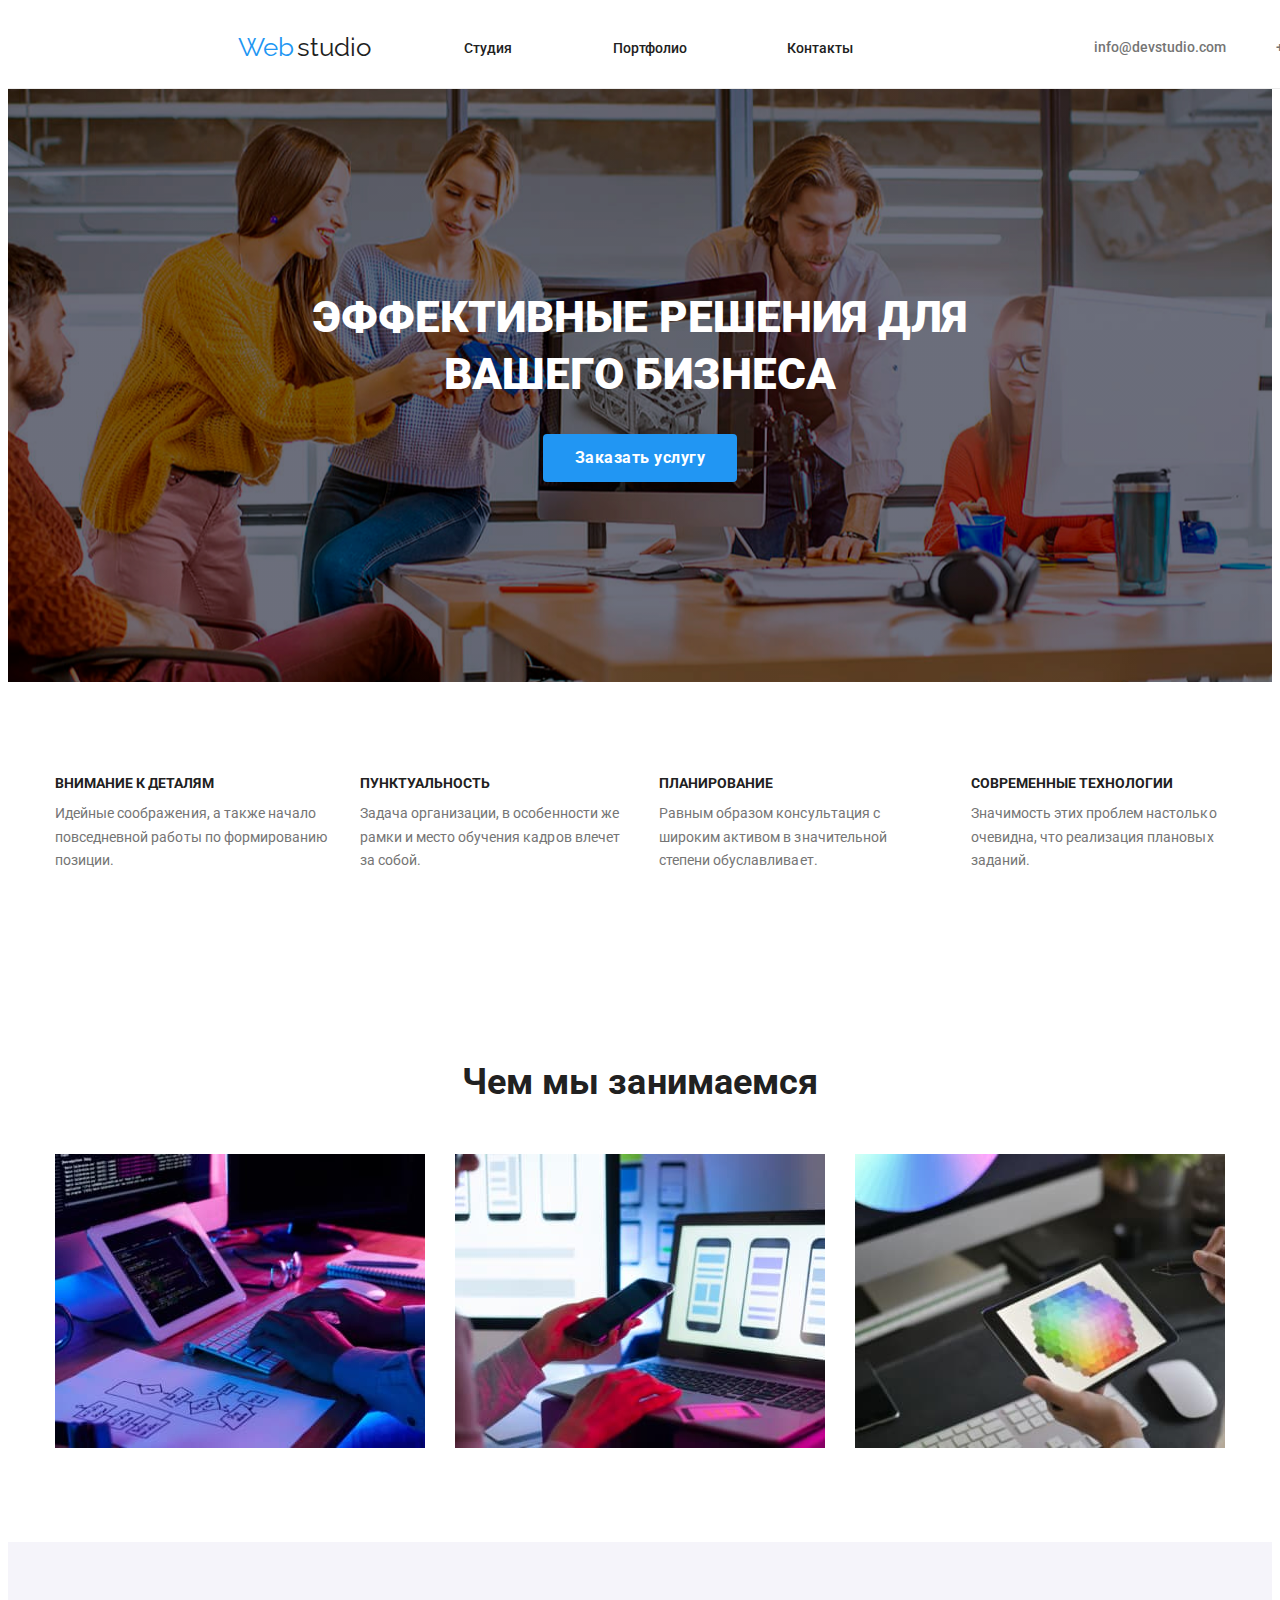
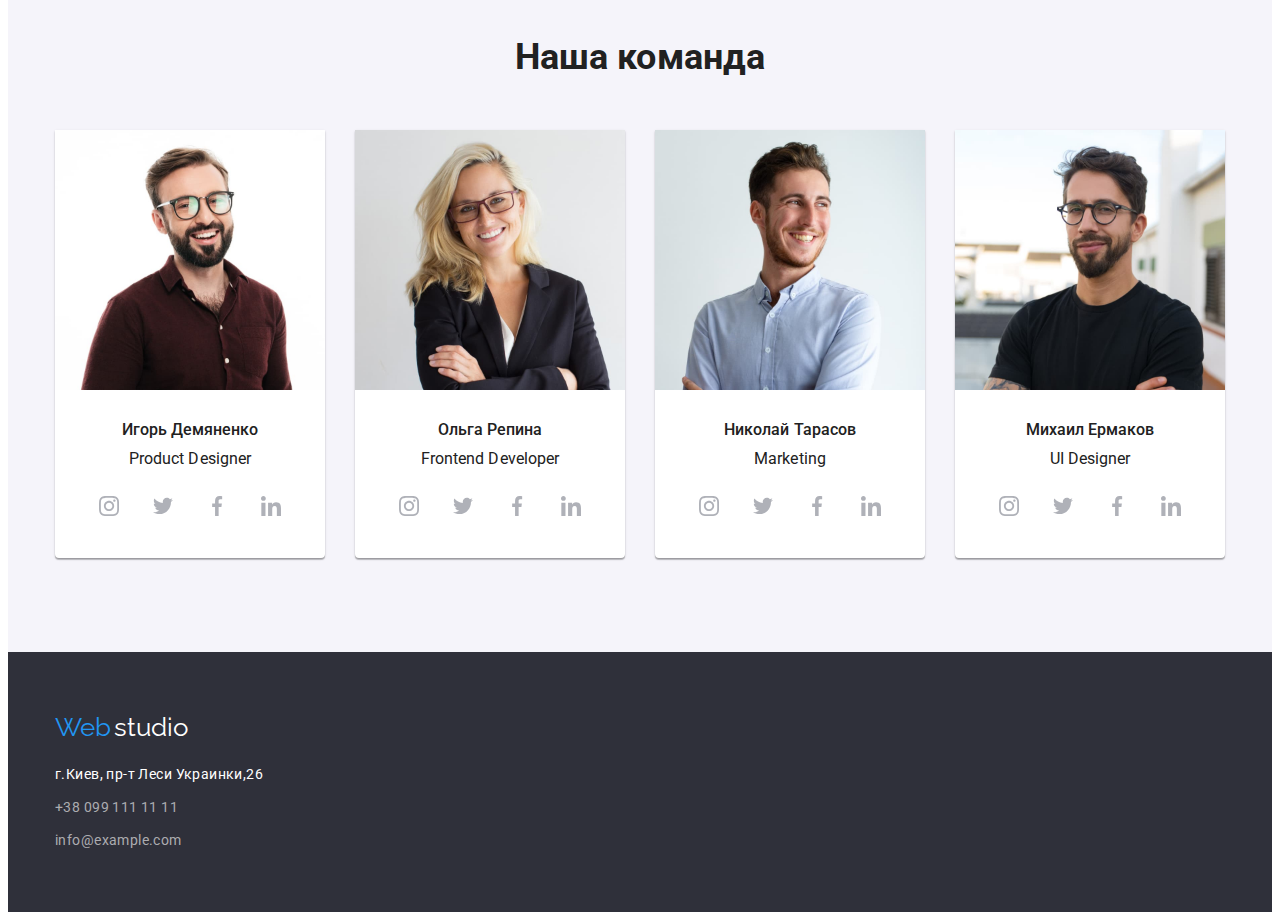
==== index.html @ d18b7ac4 "icons" ====
<!DOCTYPE html>
<html lang="ru">

<head>
    <meta charset="UTF-8">
    <meta http-equiv="X-UA-Compatible" content="IE=edge">
    <meta name="viewport" content="width=device-width, initial-scale=1.0">
    <title>Web studio</title>
    <link rel="stylesheet" href="https://cdnjs.cloudflare.com/ajax/libs/modern-normalize/1.1.0/modern-normalize.min.css"
        integrity="sha512-wpPYUAdjBVSE4KJnH1VR1HeZfpl1ub8YT/NKx4PuQ5NmX2tKuGu6U/JRp5y+Y8XG2tV+wKQpNHVUX03MfMFn9Q=="
        crossorigin="anonymous" referrerpolicy="no-referrer" />
    <link
        href="https://fonts.googleapis.com/css2?family=Raleway:wght@700&family=Roboto:wght@400;500;700;900&display=swap"
        rel="stylesheet">
    <link rel="stylesheet" href="./css/styles.css">
</head>

<body>
    <!-- Шапка Страницы -->
    <header class="header">
        <div class="header-container container">

            <!-- Навигация сайта -->
            <nav class="nav">
                <a href="/" class="link logo-flex"> <span class="logoweb">Web</span> <span class="logo">studio</span>
                </a>
                <ul class="header-list ul-li">
                    <li class="contact"> <a href="./index.html" class="header-item link">Студия</a></li>
                    <li class="contact"> <a href="./portfolio.html" class="header-item link">Портфолио</a></li>
                    <li class="contact"> <a href="/" class="header-item link">Контакты</a></li>
                </ul>
            </nav>

            <!-- Контакты -->
            <ul class="header-contacts ul-li">
                <li class="contact"><a class="header-contact link" href="mailto:info@devstudio.com "
                        title="info@devstudio.com">
                        info@devstudio.com
                    </a></li>
                <li class="contact"><a class="header-contact link" href="tel:+380961111111">+38 096 111 11 11</a></li>
            </ul>


        </div>
    </header>

    <!-- Основной материал -->
    <main class="main">

        <section class="main-first-section section">
            <h1 class="chief-title">Эффективные решения для вашего бизнеса</h1>
            <button type="button" class="main-button">Заказать услугу</button>
        </section>

        <section class="main-second-section section">

            <div class="container">
                <ul class="main-second-list ul-li">
                    <li class="main-second-item">
                        <h2 class="main-second-title">Внимание к деталям</h2>
                        <p class="main-second-text">Идейные соображения, а также начало повседневной работы по
                            формированию позиции.</p>
                    </li>
                    <li class="main-second-item">
                        <h2 class="main-second-title">Пунктуальность</h2>
                        <p class="main-second-text">Задача организации, в особенности же рамки и место обучения кадров
                            влечет за собой.</p>
                    </li>
                    <li class="main-second-item">
                        <h2 class="main-second-title">Планирование</h2>
                        <p class="main-second-text">Равным образом консультация с широким активом в значительной степени
                            обуславливает.
                        </p>
                    </li>
                    <li class="main-second-item">
                        <h2 class="main-second-title">Современные технологии</h2>
                        <p class="main-second-text">Значимость этих проблем настолько очевидна, что реализация плановых
                            заданий.
                        </p>
                    </li>
                </ul>
            </div>

        </section>

        <!-- -----------------------Секция чем мы занимаемся------------------------ -->

        <section class="main-third-section section">

            <div class="container">

                <h2 class="main-third-title">Чем мы занимаемся</h2>

                <div class="third-card">
                    <ul class="main-third-list ul-li">
                        <li class="main-third-item">
                            <article>
                                <div>
                                    <img src="./images/keyboard.jpg" alt="keyboard" width="370">
                                </div>
                            </article>
                        </li>
                        <li class="main-third-item">
                            <article>
                                <div>
                                    <img src="./images/phone.jpg" alt="phone" width="370">
                                </div>
                            </article>
                        </li>
                        <li class="main-third-item">
                            <article>
                                <div>
                                    <img src="./images/screen.jpg" alt="screen" width="370">
                                </div>
                            </article>
                        </li>
                    </ul>
                </div>
            </div>

        </section>

        <!-- -----------------------Секция наша команда -------------->

        <section class="team-section section">
            <div class="container">

                <h2 class="team">Наша команда</h2>

                <div class="card-list">
                    <ul class="team-list ul-li">
                        <li class="team-item">
                            <article class="card">
                                <div class="">
                                    <img src="./images/product.jpg" alt="Игорь Демяненко" width="270">
                                </div>
                                <div class="card-content">
                                    <h3 class="team-title">Игорь Демяненко</h3>
                                    <p class="team-text" lang="en">Product Designer</p>
                                    <ul class="card-social-list ul-li">
                                        <li class="card-social-item">
                                            <a href="" class="card-social-link">
                                                <svg class="card-social-icon" 
                                                    width="20px" 
                                                    height="20px" > 
                                                    <use href="./images/icons.svg#icon-instagram-2" >

                                                    </use>
                                                </svg> 

                                            </a>

                                        </li>
                                        <li class="card-social-item">
                                            <a href="" class="card-social-link">
                                                <svg class="card-social-icon" 
                                                    width="20px" 
                                                    height="20px" > 
                                                    <use href="./images/icons.svg#icon-twitter" >

                                                    </use>
                                                </svg> 

                                            </a>

                                        </li>
                                        <li class="card-social-item">
                                            <a href="" class="card-social-link">
                                                <svg class="card-social-icon" 
                                                    width="20px" 
                                                    height="20px" > 
                                                    <use href="./images/icons.svg#icon-facebook" >

                                                    </use>
                                                </svg> 

                                            </a>

                                        </li>
                                        <li class="card-social-item">
                                            <a href="" class="card-social-link">
                                                <svg class="card-social-icon" 
                                                    width="20" 
                                                    height="20px"  > 
                                                    <use href="./images/icons.svg#icon-linkedin" >

                                                    </use>
                                                </svg> 

                                            </a>

                                        </li>

                                    </ul>
                                </div>
                            </article>
                        </li>

                        <li class="team-item">
                            <article class="card">
                                <div>
                                    <img src="./images/developer.jpg" alt="Ольга Репина" width="270">
                                </div>
                                <div class="card-content">
                                    <h3 class="team-title">Ольга Репина</h3>
                                    <p class="team-text" lang="en">Frontend Developer</p>
                                                                        <ul class="card-social-list ul-li">
                                        <li class="card-social-item">
                                            <a href="" class="card-social-link">
                                                <svg class="card-social-icon" 
                                                    width="20px" 
                                                    height="20px" > 
                                                    <use href="./images/icons.svg#icon-instagram-2" >

                                                    </use>
                                                </svg> 

                                            </a>

                                        </li>
                                        <li class="card-social-item">
                                            <a href="" class="card-social-link">
                                                <svg class="card-social-icon" 
                                                    width="20px" 
                                                    height="20px" > 
                                                    <use href="./images/icons.svg#icon-twitter" >

                                                    </use>
                                                </svg> 

                                            </a>

                                        </li>
                                        <li class="card-social-item">
                                            <a href="" class="card-social-link">
                                                <svg class="card-social-icon" 
                                                    width="20px" 
                                                    height="20px" > 
                                                    <use href="./images/icons.svg#icon-facebook" >

                                                    </use>
                                                </svg> 

                                            </a>

                                        </li>
                                        <li class="card-social-item">
                                            <a href="" class="card-social-link">
                                                <svg class="card-social-icon" 
                                                    width="20" 
                                                    height="20px"  > 
                                                    <use href="./images/icons.svg#icon-linkedin" >

                                                    </use>
                                                </svg> 

                                            </a>

                                        </li>

                                    </ul>
                                </div>
                            </article>
                        </li>

                        <li class="team-item">
                            <article class="card">
                                <div>
                                    <img src="./images/marketing.jpg" alt="Николай Тарасов" width="270">
                                </div>
                                <div class="card-content">
                                    <h3 class="team-title">Николай Тарасов</h3>
                                    <p class="team-text" lang="en">Marketing</p>
                                                                        <ul class="card-social-list ul-li">
                                        <li class="card-social-item">
                                            <a href="" class="card-social-link">
                                                <svg class="card-social-icon" 
                                                    width="20px" 
                                                    height="20px" > 
                                                    <use href="./images/icons.svg#icon-instagram-2" >

                                                    </use>
                                                </svg> 

                                            </a>

                                        </li>
                                        <li class="card-social-item">
                                            <a href="" class="card-social-link">
                                                <svg class="card-social-icon" 
                                                    width="20px" 
                                                    height="20px" > 
                                                    <use href="./images/icons.svg#icon-twitter" >

                                                    </use>
                                                </svg> 

                                            </a>

                                        </li>
                                        <li class="card-social-item">
                                            <a href="" class="card-social-link">
                                                <svg class="card-social-icon" 
                                                    width="20px" 
                                                    height="20px" > 
                                                    <use href="./images/icons.svg#icon-facebook" >

                                                    </use>
                                                </svg> 

                                            </a>

                                        </li>
                                        <li class="card-social-item">
                                            <a href="" class="card-social-link">
                                                <svg class="card-social-icon" 
                                                    width="20" 
                                                    height="20px"  > 
                                                    <use href="./images/icons.svg#icon-linkedin" >

                                                    </use>
                                                </svg> 

                                            </a>

                                        </li>

                                    </ul>
                                </div>
                            </article>
                        </li>

                        <li class="team-item">
                            <article class="card">
                                <div>
                                    <img src="./images/designer.jpg" alt="Михаил Ермаков" width="270">
                                </div>
                                <div class="card-content">
                                    <h3 class="team-title">Михаил Ермаков</h3>
                                    <p class="team-text" lang="en">UI Designer</p>
                                                                        <ul class="card-social-list ul-li">
                                        <li class="card-social-item">
                                            <a href="" class="card-social-link">
                                                <svg class="card-social-icon" 
                                                    width="20px" 
                                                    height="20px" > 
                                                    <use href="./images/icons.svg#icon-instagram-2" >

                                                    </use>
                                                </svg> 

                                            </a>

                                        </li>
                                        <li class="card-social-item">
                                            <a href="" class="card-social-link">
                                                <svg class="card-social-icon" 
                                                    width="20px" 
                                                    height="20px" > 
                                                    <use href="./images/icons.svg#icon-twitter" >

                                                    </use>
                                                </svg> 

                                            </a>

                                        </li>
                                        <li class="card-social-item">
                                            <a href="" class="card-social-link">
                                                <svg class="card-social-icon" 
                                                    width="20px" 
                                                    height="20px" > 
                                                    <use href="./images/icons.svg#icon-facebook" >

                                                    </use>
                                                </svg> 

                                            </a>

                                        </li>
                                        <li class="card-social-item">
                                            <a href="" class="card-social-link">
                                                <svg class="card-social-icon" 
                                                    width="20" 
                                                    height="20px"  > 
                                                    <use href="./images/icons.svg#icon-linkedin" >

                                                    </use>
                                                </svg> 

                                            </a>

                                        </li>

                                    </ul>
                                </div>
                            </article>
                        </li>
                    </ul>
                </div>
            </div>
        </section>

    </main>
    <!-- footer -->
    <footer class="footer">
        <div class="container">

            <a href="/" class="logo-footer link"> <span class="logoweb">Web</span> <span
                    class="footer-logo">studio</span>
            </a>

            <address class="address-section">
                <ul class="footer-list ul-li">
                    <li class="footer-item"><a href="/" class="footer-contact adress link"> г.Киев, пр-т Леси
                            Украинки,26 </a></li>
                    <li class="footer-item"><a href="tel:+380991111111" class="footer-contact link">+38 099 111 11
                            11</a></li>
                    <li class="footer-item"><a href="mailto:info@example.com" title="info@example.com"
                            class="footer-contact link">info@example.com</a></li>
                </ul>
            </address>
        </div>
    </footer>
</body>

</html>
---- css/styles.css ----
:root {
  --primary-text-color: #e5e5e5;
  --title-text-color: #212121;
  --accent-color: #2196f3;
  --blue-main-button-hover: #188ce8;
  --primary-white-color: #757575;
  --button-background: #f5f4fa;
  --white-color: #ffffff;
  --black-box-color: #2f303a;
  --style-for-footer-contacts: #acacb0;
  --background-for-header: #ececec;
  --size-margin-one: 30px;
  --border-card-portfolio: #eeeeee;
}
body {
  color: var(--title-text-color);
  background-color: var(--white-color);
  font-family: Roboto, sans-serif;
  font-size: 14px;
  letter-spacing: 0.03px;
}
p,
h1,
h2,
h3,
h4,
h5,
h6 {
  margin: 0;
}
ul,
ol {
  margin: 0;
  padding: 0;
}
img {
  display: block;
  max-width: 100%;
  height: auto;
}
*,
*::before,
*::after {
  box-sizing: border-box;
}
.link {
  text-decoration: none;
}
.ul-li {
  list-style: none;
}

/* Общие стили и стили портфолио */
.section {
  padding-top: 94px;
  padding-bottom: 94px;
}

/* ---------------------Шапка страницы----------- */
.header {
  border-bottom-color: var(--background-for-header);
  border-bottom-width: 1px;
  border-bottom-style: solid;

  width: 1600px;
  height: auto;

  display: flex;
}
.header-container {
  display: flex;
  align-items: center;
}
.container {
  width: 1200px;
  padding-left: 15px;
  padding-right: 15px;
  margin: 0 auto;
}
.nav {
  display: flex;
  align-items: center;
}
/* ------------------------Логотип---------- */
.logoweb {
  color: var(--accent-color);
  font-family: Raleway;
  font-size: 26px;
  line-height: 1.2;
}
.logo {
  color: var(--title-text-color);
  font-family: Raleway;
  font-size: 26px;
  line-height: 1.2;
}
.logo-flex {
  margin-top: 24px;
  margin-bottom: 25px;
  margin-right: 93px;
  margin-left: 15px;
}
.header-list {
  display: flex;
}
.contact {
  margin-right: 50px;
}
.contact:last-child {
  margin-right: 0;
}

.header-contacts {
  display: flex;
  align-items: center;
  margin-left: auto;
}

.header-contact {
  font-style: normal;
  font-weight: 500;
  line-height: 1.7;
  letter-spacing: 2%;
  color: var(--primary-white-color);
}
.header-item {
  font-style: normal;
  font-weight: 500;
  line-height: 1.14;
  letter-spacing: 2%;
  color: var(--title-text-color);
  display: inline block;

  margin-right: 50px;
}
.header-item:hover,
.header-item:focus {
  font-weight: 500;
  line-height: 1.14;
  color: var(--accent-color);
}

/* Hover для контактов */
.header-contact:hover,
.header-contact:focus {
  color: var(--accent-color);
}
/* --------------------------Основной контент------------- */
.main-first-section {
  background-color: var(--black-box-color);

  background-image: linear-gradient(0deg, rgba(0, 0, 0, 0.2), rgba(0, 0, 0, 0.2)),
    url(../images/hero.png);
  background-repeat: no-repeat;
  background-position: center;
  background-size: 1600px auto;

  flex-grow: 1;
  align-items: center;
  text-align: center;

  padding-top: 200px;
  padding-bottom: 200px;
}
/* Заголовок */
.chief-title {
  font-weight: 900;
  font-size: 44px;
  line-height: 1.3;
  text-align: center;
  vertical-align: top;
  color: var(--white-color);
  text-transform: uppercase;

  width: 696px;
  margin: 0 auto;
  margin-bottom: 30px;
}
/* Кнопка под заголовком */
.main-button {
  font-family: Roboto;
  font-weight: 700;
  font-size: 16px;
  line-height: 1.8;
  letter-spacing: 0.03em;
  background-color: var(--accent-color);
  color: var(--white-color);
  cursor: pointer;
  font-family: inherit;
  text-align: center;

  border-radius: 4px;
  overflow: hidden;
  border: 0;

  padding: 10px 32px;
}

/* ----------Позиционирование Main -------portfolio----*/

.portfolio-main {
  padding-top: 94px;
  padding-bottom: 94px;
}

.button-list {
  display: flex;

  margin-bottom: 34px;
  justify-content: center;
}
.button-item {
  margin-right: 8px;

  border-radius: 4px;
  overflow: hidden;
  border: 0;
}

.main-list {
  display: flex;
  justify-content: center;
  flex-wrap: wrap;
  margin-top: calc(-1 * var(--size-margin-one));
  margin-left: calc(-1 * var(--size-margin-one));
}
.main-item {
  flex-basis: calc(100% / 3 - var(--size-margin-one));
  margin-left: var(--size-margin-one);
  margin-top: var(--size-margin-one);
}
.card-text {
  padding: 20px 24px;

  border-right-width: 1px;
  border-right-style: solid;
  border-right-color: var(--border-card-portfolio);

  border-left-width: 1px;
  border-left-style: solid;
  border-left-color: var(--border-card-portfolio);

  border-bottom-color: var(--border-card-portfolio);
  border-bottom-width: 1px;
  border-bottom-style: solid;
}

/* Позиционирование Футер */

/* Позиционирование главной страницы */
/* Позиционирование main главной страницы */

.main-second-section {
  margin: 0 auto;
  align-items: center;
}

.main-second-list {
  display: flex;
}
.main-second-item {
  margin-right: 30px;
}

.main-second-item:last-child {
  margin-right: 0;
}
/* Заголовки секции */
.main-second-title {
  font-weight: 700;
  line-height: 1.1;
  font-size: 14px;
  text-transform: uppercase;
}
/* Текст секции */
.main-second-text {
  line-height: 1.7;
  color: var(--primary-white-color);

  margin-top: 10px;
}

/* Заголовок секции */
.main-third-title {
  font-weight: 700;
  font-size: 36px;
  line-height: 1.2;
  text-align: center;

  padding-bottom: 50px;
}
.main-third-list {
  align-content: center;
  display: flex;
  margin-right: -30px;
  justify-content: center;
  margin-right: -30px;
}
.main-third-item {
  width: calc(100% / 3 - 30);
  margin-right: 30px;
}
/* -------------Секция наша команда --------------*/
.team-section {
  background-color: var(--button-background);
  padding-bottom: 94px;
}
.team {
  text-align: center;
  justify-content: center;
  margin-bottom: 50px;
}
.team-list {
  display: flex;
  padding-right: auto;
  padding-left: auto;
  margin-top: calc(-1 * var(--size-margin-one));
  margin-left: calc(-1 * var(--size-margin-one));
}
.team-list > .team-item {
  flex-basis: calc(100% / 4 - var(--size-margin-one));
  margin-left: var(--size-margin-one);
  margin-top: var(--size-margin-one);
}

.team {
  font-weight: 700;
  font-size: 36px;
  line-height: 1.2;

  text-align: center;
}

.team-title {
  font-weight: 500;
  font-size: 16px;
  line-height: 1.2;

  text-align: center;
}
/* Текст секции */
.team-text {
  font-size: 16px;
  line-height: 1.2;

  text-align: center;
  margin-top: 10px;
}

.card {
  background-color: white;

  box-shadow: 0px 1px 3px rgba(0, 0, 0, 0.12), 0px 1px 1px rgba(0, 0, 0, 0.14),
    0px 2px 1px rgba(0, 0, 0, 0.2);

  border-radius: 0px 0px 4px 4px;
}

.card-content {
  padding-top: 30px;
  padding-bottom: 30px;
}
.card-social-list {
  display: flex;
  justify-content: center;
  margin-top: 16px;
}

.card-social-item + .card-social-item {
  margin-left: 10px;
}

.card-social-link {
  width: 44px;
  height: 44px;
  background-color: var(--white-color);
  display: flex;
  justify-content: center;
  align-items: center;
  border-radius: 50%;

  color: #afb1b8;
}

.card-social-icon {
  fill: currentColor;
}
.card-social-link:hover,
.card-social-link:focus {
  background-color: var(--accent-color);
  color: var(--white-color);
}

/* Футер основная страница */

/* Main contant */
.main {
  background-color: var(--white-color);
}
/* Скрытый заголовок */
.visually-hidden {
  position: absolute;
  width: 1px;
  height: 1px;
  margin: -1px;
  padding: 0;
  overflow: hidden;
  border: 0;
  clip: rect(0 0 0 0);
}

/* -----------Кнопки портфолио------------- */

.button-item {
  font-family: Roboto;
  font-style: 500;
  font-size: 16px;
  line-height: 1.8;
  letter-spacing: 0.03em;
  background-color: var(--button-background);
  cursor: pointer;
  font-family: inherit;

  padding: 6px 22px;
}
.button-item:hover,
.button-item:focus {
  background-color: var(--accent-color);
  color: var(--white-color);
  cursor: pointer;
  font-family: inherit;
}
.button-item:active {
  color: var(--accent-color);
}

/* -----------Шрифты основного контента портфолио */
.title {
  font-weight: 700;
  font-size: 18px;
  line-height: 2;
  color: var(--title-text-color);

  margin-bottom: 4px;
}
/* Текст портфолио */
.text {
  font-size: 16px;
  line-height: 1.8;
  color: var(--title-text-color);
}
/* Footer */
.footer {
  background-color: var(--black-box-color);
  padding-top: 60px;
  padding-bottom: 60px;
}
/* ----------Вторая часть логотипа футера */
.footer-logo {
  color: var(--white-color);
  font-family: Raleway;
  font-size: 26px;
  line-height: 1.2;
}
.logo-footer {
}
.footer-item {
  margin-bottom: 9px;
}
.footer-item:last-child {
  margin-bottom: 0;
}
.footer-item:first-child {
  margin-top: 20px;
}

/* --------------Контактные данные футер*/
.footer-contact {
  font-style: normal;
  line-height: 1.7;
  letter-spacing: 0.03em;
  color: var(--style-for-footer-contacts);
  margin-bottom: 9px;
}
.footer-contact:hover,
.footer-contact:focus {
  line-height: 1.7;
  color: var(--accent-color);
}
.adress {
  color: var(--white-color);
}

/* -----------Хедер идентичен странице портфолио */

/* ---------Основная секция------- */

/* Секция чем мы занимаемся */
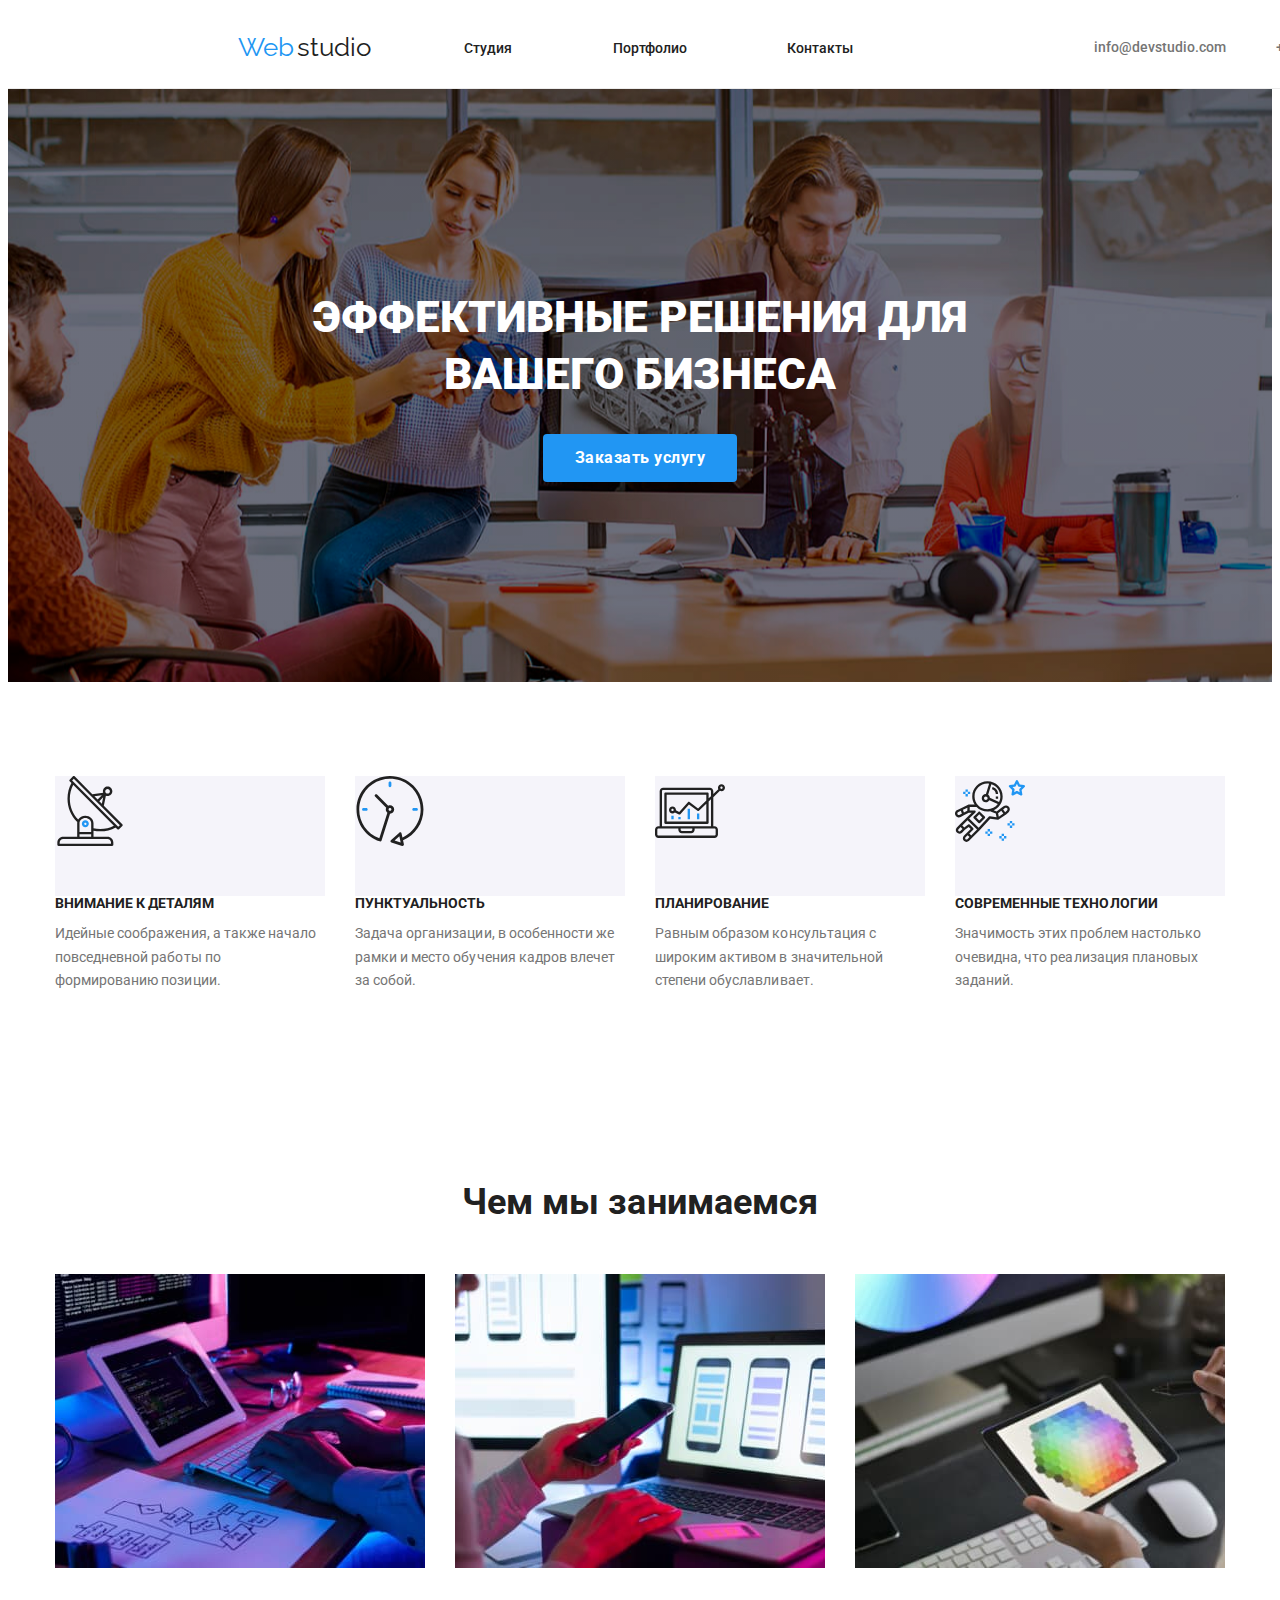
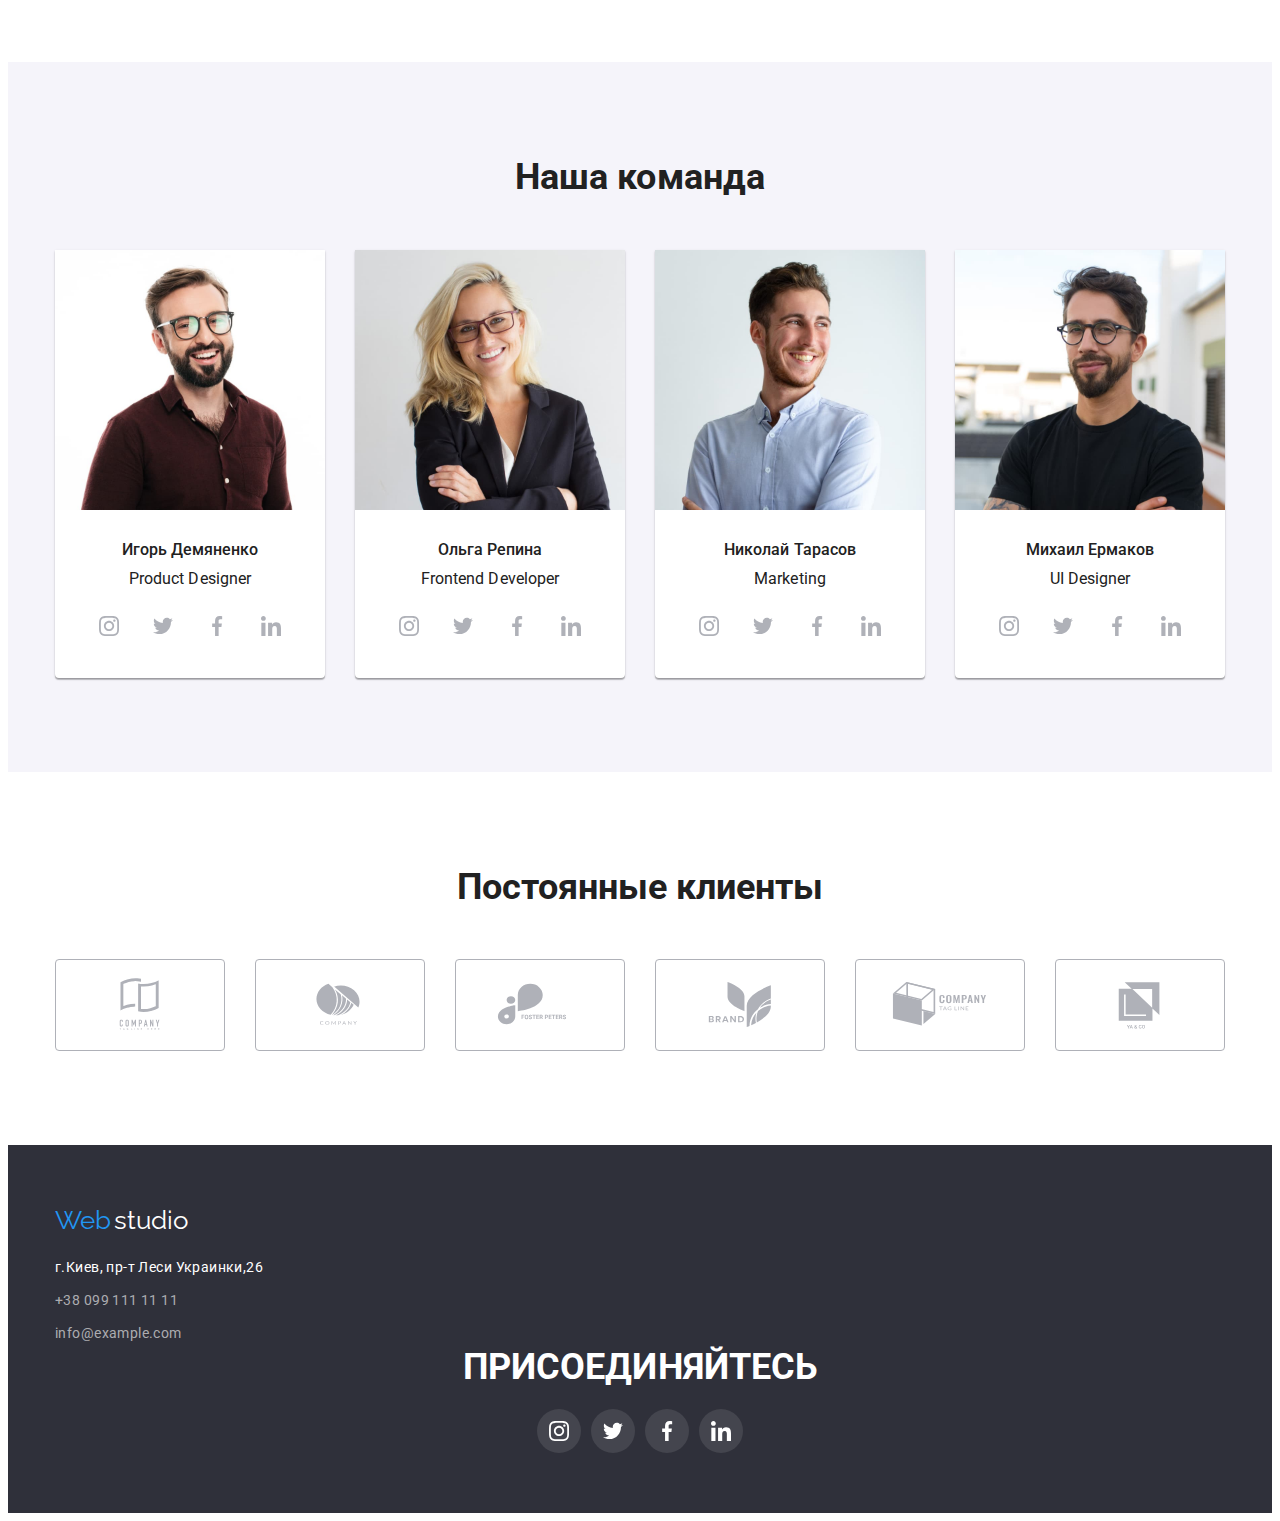
==== commit e521eda9: "~50%homework 4" ====
--- a/index.html
+++ b/index.html
@@ -51,28 +51,76 @@
             <h1 class="chief-title">Эффективные решения для вашего бизнеса</h1>
             <button type="button" class="main-button">Заказать услугу</button>
         </section>
-
+<!-- -------------------------------Main-second-section---------- -->
         <section class="main-second-section section">
 
             <div class="container">
                 <ul class="main-second-list ul-li">
                     <li class="main-second-item">
+                        <ul class="main-card-list ul-li">
+                            <li class="main-card-item">
+                                <svg class="main-card-icon"
+                                    width="70px"
+                                    height="70px">
+                                    <use href="./images/icons.svg#icon-antenna">
+
+                                    </use>
+
+                                </svg>
+                            </li>
+                        </ul>
                         <h2 class="main-second-title">Внимание к деталям</h2>
                         <p class="main-second-text">Идейные соображения, а также начало повседневной работы по
                             формированию позиции.</p>
                     </li>
                     <li class="main-second-item">
+                        <ul class="main-card-list ul-li">
+                            <li class="main-card-item">
+                                <svg class="main-card-icon"
+                                    width="70px"
+                                    height="70px">
+                                    <use href="./images/icons.svg#icon-clock">
+
+                                    </use>
+
+                                </svg>
+                            </li>
+                        </ul>
                         <h2 class="main-second-title">Пунктуальность</h2>
                         <p class="main-second-text">Задача организации, в особенности же рамки и место обучения кадров
                             влечет за собой.</p>
                     </li>
                     <li class="main-second-item">
+                        <ul class="main-card-list ul-li">
+                            <li class="main-card-item">
+                                <svg class="main-card-icon"
+                                    width="70px"
+                                    height="70px">
+                                    <use href="./images/icons.svg#icon-diagram">
+
+                                    </use>
+
+                                </svg>
+                            </li>
+                        </ul>
                         <h2 class="main-second-title">Планирование</h2>
                         <p class="main-second-text">Равным образом консультация с широким активом в значительной степени
                             обуславливает.
                         </p>
                     </li>
                     <li class="main-second-item">
+                        <ul class="main-card-list ul-li">
+                            <li class="main-card-item">
+                                <svg class="main-card-icon"
+                                    width="70px"
+                                    height="70px">
+                                    <use href="./images/icons.svg#icon-astronaut">
+
+                                    </use>
+
+                                </svg>
+                            </li>
+                        </ul>
                         <h2 class="main-second-title">Современные технологии</h2>
                         <p class="main-second-text">Значимость этих проблем настолько очевидна, что реализация плановых
                             заданий.
@@ -143,7 +191,7 @@
                                                 <svg class="card-social-icon" 
                                                     width="20px" 
                                                     height="20px" > 
-                                                    <use href="./images/icons.svg#icon-instagram-2" >
+                                                    <use href="./images/icons.svg#icon-instagram" >
 
                                                     </use>
                                                 </svg> 
@@ -210,7 +258,7 @@
                                                 <svg class="card-social-icon" 
                                                     width="20px" 
                                                     height="20px" > 
-                                                    <use href="./images/icons.svg#icon-instagram-2" >
+                                                    <use href="./images/icons.svg#icon-instagram" >
 
                                                     </use>
                                                 </svg> 
@@ -277,7 +325,7 @@
                                                 <svg class="card-social-icon" 
                                                     width="20px" 
                                                     height="20px" > 
-                                                    <use href="./images/icons.svg#icon-instagram-2" >
+                                                    <use href="./images/icons.svg#icon-instagram" >
 
                                                     </use>
                                                 </svg> 
@@ -338,13 +386,13 @@
                                 <div class="card-content">
                                     <h3 class="team-title">Михаил Ермаков</h3>
                                     <p class="team-text" lang="en">UI Designer</p>
-                                                                        <ul class="card-social-list ul-li">
-                                        <li class="card-social-item">
-                                            <a href="" class="card-social-link">
-                                                <svg class="card-social-icon" 
-                                                    width="20px" 
-                                                    height="20px" > 
-                                                    <use href="./images/icons.svg#icon-instagram-2" >
+                                        <ul class="card-social-list ul-li">
+                                        <li class="card-social-item">
+                                            <a href="" class="card-social-link">
+                                                <svg class="card-social-icon" 
+                                                    width="20px" 
+                                                    height="20px" > 
+                                                    <use href="./images/icons.svg#icon-instagram" >
 
                                                     </use>
                                                 </svg> 
@@ -399,6 +447,85 @@
                     </ul>
                 </div>
             </div>
+        </section>
+
+        <!-- Секиция постоянные клиенты -->
+        <section class="section">
+            <h2 class="clients-title">Постоянные клиенты</h2>
+            <ul class="clients-icon-list ul-li">
+                <li class="clients-icon-item">
+                    <a href="" class="card-clients-link">
+                        <svg class="card-clients-icon" 
+                            width="106px" 
+                            height="260px" > 
+                            <use href="./images/icons.svg#icon-Logo-1" >
+
+                            </use>
+                        </svg> 
+                    </a>
+
+                </li>
+                <li class="clients-icon-item">
+                    <a href="" class="card-clients-link">
+                        <svg class="card-clients-icon" 
+                            width="106px" 
+                            height="60px" > 
+                            <use href="./images/icons.svg#icon-Logo-2" >
+
+                            </use>
+                        </svg> 
+                    </a>
+
+                </li>
+                <li class="clients-icon-item">
+                    <a href="" class="card-clients-link">
+                        <svg class="card-clients-icon" 
+                            width="106px" 
+                            height="60px" > 
+                            <use href="./images/icons.svg#icon-Logo-3" >
+
+                            </use>
+                        </svg> 
+                    </a>
+
+                </li>
+                <li class="clients-icon-item">
+                    <a href="" class="card-clients-link">
+                        <svg class="card-clients-icon" 
+                            width="106px" 
+                            height="60px" > 
+                            <use href="./images/icons.svg#icon-Logo-4" >
+
+                            </use>
+                        </svg> 
+                    </a>
+
+                </li>
+                <li class="clients-icon-item">
+                    <a href="" class="card-clients-link">
+                        <svg class="card-clients-icon" 
+                            width="106px" 
+                            height="60px" > 
+                            <use href="./images/icons.svg#icon-Logo-5" >
+
+                            </use>
+                        </svg> 
+                    </a>
+
+                </li>
+                <li class="clients-icon-item">
+                    <a href="" class="card-clients-link">
+                        <svg class="card-clients-icon" 
+                            width="106px" 
+                            height="60px" > 
+                            <use href="./images/icons.svg#icon-Logo-6" >
+
+                            </use>
+                        </svg> 
+                    </a>
+
+                </li>
+            </ul>
         </section>
 
     </main>
@@ -420,6 +547,59 @@
                             class="footer-contact link">info@example.com</a></li>
                 </ul>
             </address>
+<!--  ------------------------------------Правая часть футер--------------- -->
+            <div class="footer-right">
+            <h2 class="footer-card-title">Присоединяйтесь</h2>
+            <ul class="footer-card-list ul-li">
+                <li class="footer-card-item">
+                    <a href="" class="footer-card-link">
+                        <svg class="footer-card-icon" width="20px" height="20px">
+                            <use href="./images/icons.svg#icon-instagram">
+            
+                            </use>
+                        </svg>
+            
+                    </a>
+            
+                </li>
+                <li class="footer-card-item">
+                    <a href="" class="footer-card-link">
+                        <svg class="footer-card-icon" width="20px" height="20px">
+                            <use href="./images/icons.svg#icon-twitter">
+            
+                            </use>
+                        </svg>
+            
+                    </a>
+            
+                </li>
+                <li class="footer-card-item">
+                    <a href="" class="footer-card-link">
+                        <svg class="footer-card-icon" width="20px" height="20px">
+                            <use href="./images/icons.svg#icon-facebook">
+            
+                            </use>
+                        </svg>
+            
+                    </a>
+            
+                </li>
+                <li class="footer-card-item">
+                    <a href="" class="footer-card-link">
+                        <svg class="footer-card-icon" width="20" height="20px">
+                            <use href="./images/icons.svg#icon-linkedin">
+            
+                            </use>
+                        </svg>
+            
+                    </a>
+            
+                </li>
+            
+            </ul>
+            </div>
+
+
         </div>
     </footer>
 </body>
--- a/css/styles.css
+++ b/css/styles.css
@@ -56,7 +56,7 @@
   padding-bottom: 94px;
 }
 
-/* ---------------------Шапка страницы----------- */
+/* ----------------------------------------------------------Шапка страницы----------- */
 .header {
   border-bottom-color: var(--background-for-header);
   border-bottom-width: 1px;
@@ -81,7 +81,7 @@
   display: flex;
   align-items: center;
 }
-/* ------------------------Логотип---------- */
+/* ------------------------Логотип header----------  */
 .logoweb {
   color: var(--accent-color);
   font-family: Raleway;
@@ -145,7 +145,7 @@
 .header-contact:focus {
   color: var(--accent-color);
 }
-/* --------------------------Основной контент------------- */
+/* ---------------------------------------------------Основной контент-- Первая секция----------- */
 .main-first-section {
   background-color: var(--black-box-color);
 
@@ -162,7 +162,7 @@
   padding-top: 200px;
   padding-bottom: 200px;
 }
-/* Заголовок */
+/* ---------------Заголовок------------- */
 .chief-title {
   font-weight: 900;
   font-size: 44px;
@@ -176,7 +176,7 @@
   margin: 0 auto;
   margin-bottom: 30px;
 }
-/* Кнопка под заголовком */
+/* ---------------Кнопка под заголовком-------------- */
 .main-button {
   font-family: Roboto;
   font-weight: 700;
@@ -196,7 +196,7 @@
   padding: 10px 32px;
 }
 
-/* ----------Позиционирование Main -------portfolio----*/
+/* --------------------------Позиционирование Main -------portfolio----*/
 
 .portfolio-main {
   padding-top: 94px;
@@ -245,8 +245,6 @@
   border-bottom-style: solid;
 }
 
-/* Позиционирование Футер */
-
 /* Позиционирование главной страницы */
 /* Позиционирование main главной страницы */
 
@@ -300,16 +298,12 @@
   width: calc(100% / 3 - 30);
   margin-right: 30px;
 }
-/* -------------Секция наша команда --------------*/
+/* ----------------------------------------------------------Секция наша команда --------------*/
 .team-section {
   background-color: var(--button-background);
   padding-bottom: 94px;
 }
-.team {
-  text-align: center;
-  justify-content: center;
-  margin-bottom: 50px;
-}
+
 .team-list {
   display: flex;
   padding-right: auto;
@@ -329,6 +323,8 @@
   line-height: 1.2;
 
   text-align: center;
+  justify-content: center;
+  margin-bottom: 50px;
 }
 
 .team-title {
@@ -390,8 +386,6 @@
   background-color: var(--accent-color);
   color: var(--white-color);
 }
-
-/* Футер основная страница */
 
 /* Main contant */
 .main {
@@ -409,7 +403,50 @@
   clip: rect(0 0 0 0);
 }
 
-/* -----------Кнопки портфолио------------- */
+/* -------------------------------Секция постоянные клиенты------------------- */
+
+.clients-title {
+  font-weight: 700;
+  font-size: 36px;
+  line-height: 1.2;
+
+  text-align: center;
+  justify-content: center;
+  margin-bottom: 50px;
+}
+.clients-icon-list {
+  display: flex;
+  justify-content: center;
+  align-items: center;
+}
+.clients-icon-item + .clients-icon-item {
+  margin-left: 30px;
+}
+.card-clients-icon {
+  fill: currentColor;
+}
+.card-clients-link {
+  width: 170px;
+  height: 92px;
+  display: flex;
+  justify-content: center;
+  align-items: center;
+
+  border-radius: 4px;
+  border-width: 1px;
+  border-style: solid;
+  border-color: #afb1b8;
+
+  color: #afb1b8;
+}
+.card-clients-link:hover,
+.card-clients-link:focus {
+  background-color: var(--white-color);
+  color: var(--accent-color);
+  border-color: var(--accent-color);
+}
+
+/* ----------------------------Кнопки портфолио------------- */
 
 .button-item {
   font-family: Roboto;
@@ -434,7 +471,7 @@
   color: var(--accent-color);
 }
 
-/* -----------Шрифты основного контента портфолио */
+/* ---------------------------------------Шрифты основного контента портфолио------------------------ */
 .title {
   font-weight: 700;
   font-size: 18px;
@@ -455,7 +492,7 @@
   padding-top: 60px;
   padding-bottom: 60px;
 }
-/* ----------Вторая часть логотипа футера */
+/* ----------------------------------------Вторая часть логотипа футера------------------------ */
 .footer-logo {
   color: var(--white-color);
   font-family: Raleway;
@@ -474,7 +511,7 @@
   margin-top: 20px;
 }
 
-/* --------------Контактные данные футер*/
+/* -----------------------------Контактные данные футер-------------------------*/
 .footer-contact {
   font-style: normal;
   line-height: 1.7;
@@ -490,9 +527,67 @@
 .adress {
   color: var(--white-color);
 }
-
-/* -----------Хедер идентичен странице портфолио */
-
-/* ---------Основная секция------- */
-
-/* Секция чем мы занимаемся */
+/* -----------------------------footer правая часть---------------------------------- */
+.footer-right {
+}
+.footer-card-title {
+  color: #ffffff;
+  font-weight: 700;
+  line-height: 1.1;
+  font-size: 14px;
+  text-transform: uppercase;
+
+  color: #ffffff;
+}
+.footer-card-title {
+  font-weight: 700;
+  font-size: 36px;
+  line-height: 1.2;
+
+  text-align: center;
+  justify-content: center;
+  margin-bottom: 20px;
+}
+.footer-card-list {
+  display: flex;
+  justify-content: center;
+  align-items: center;
+}
+.footer-card-item {
+  width: 44px;
+  height: 44px;
+}
+.footer-card-item + .footer-card-item {
+  margin-left: 10px;
+}
+.footer-card-icon {
+  fill: currentColor;
+}
+.footer-card-link {
+  width: 44px;
+  height: 44px;
+  background-color: #44454e;
+  display: flex;
+  justify-content: center;
+  align-items: center;
+  border-radius: 50%;
+
+  color: #ffffff;
+}
+.footer-card-link:hover,
+.footer-card-link:focus {
+  background-color: var(--accent-color);
+}
+
+/* -----------------------------Main-secomd-section--------- */
+.main-card-item {
+  width: 270px;
+  height: 120px;
+
+  background-color: #f5f4fa;
+}
+.main-card-list {
+}
+.main-card-item + .main-card-item {
+  margin-left: 30px;
+}
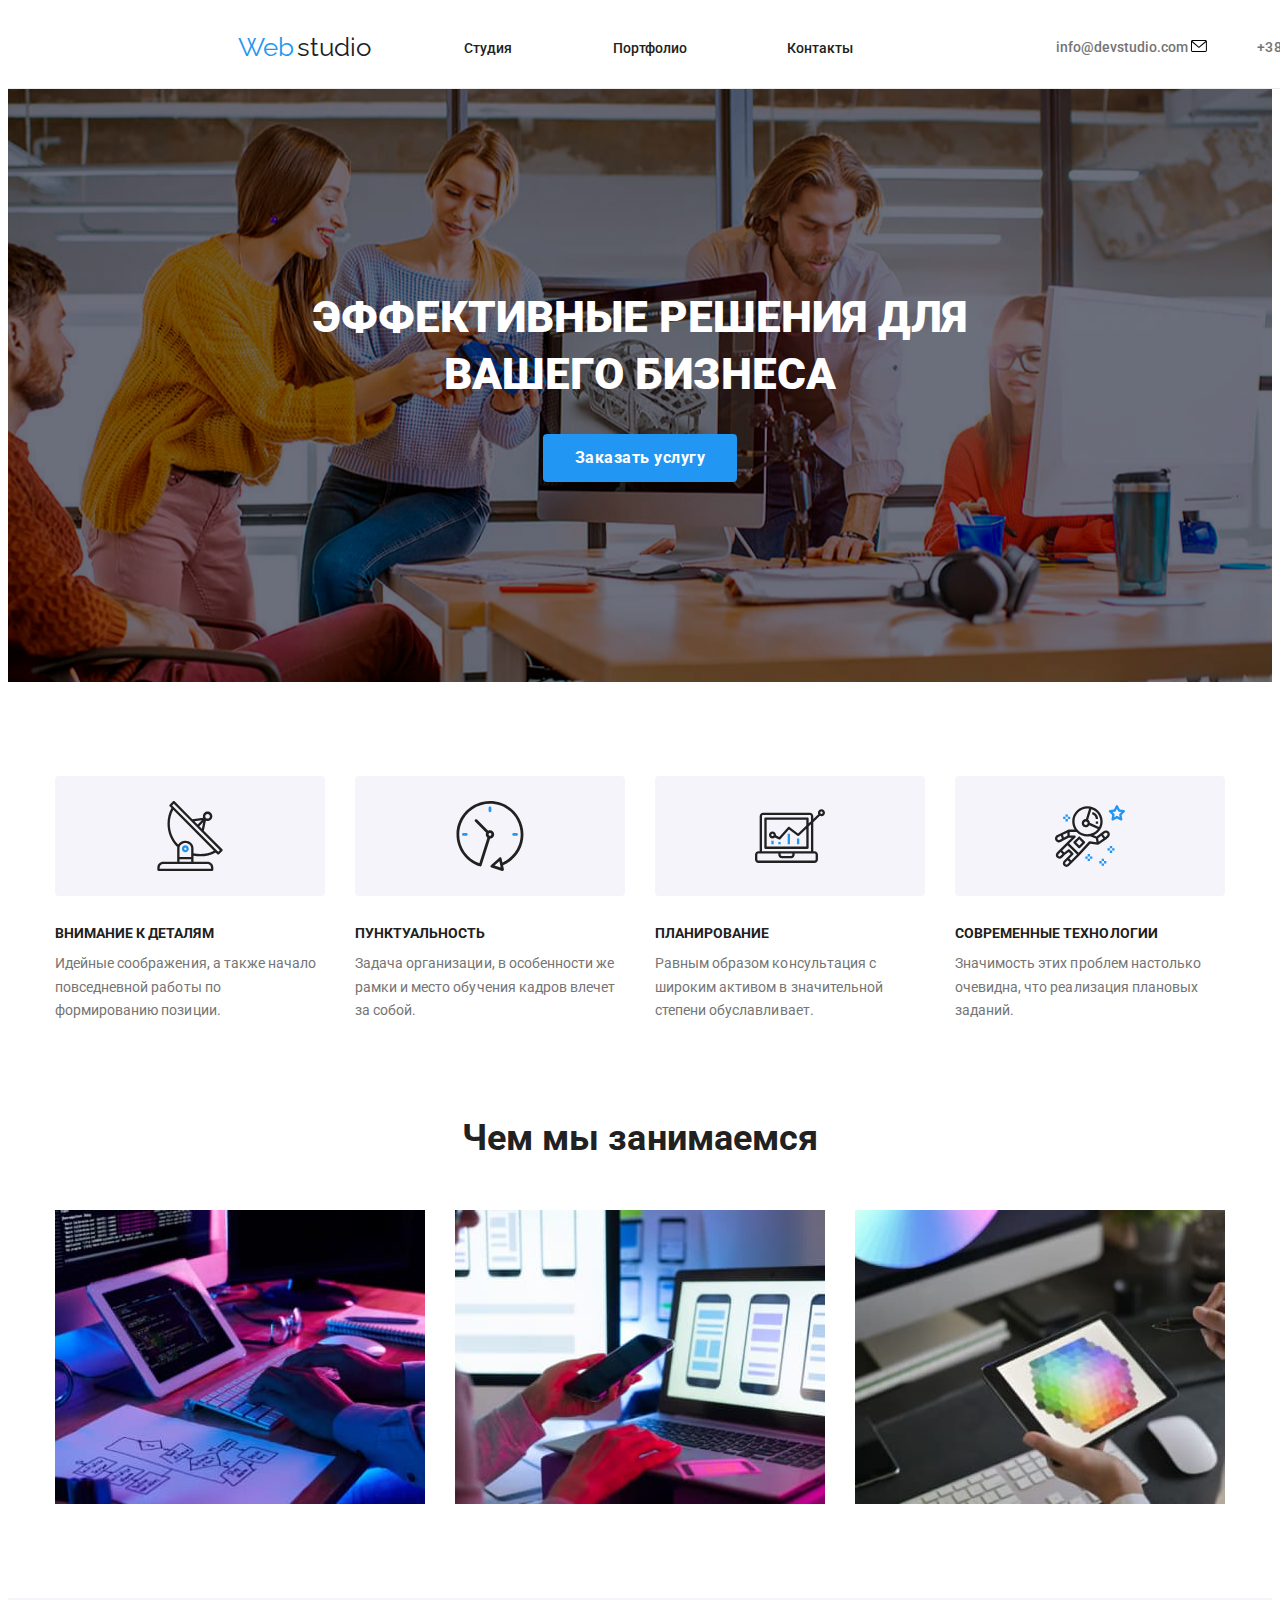
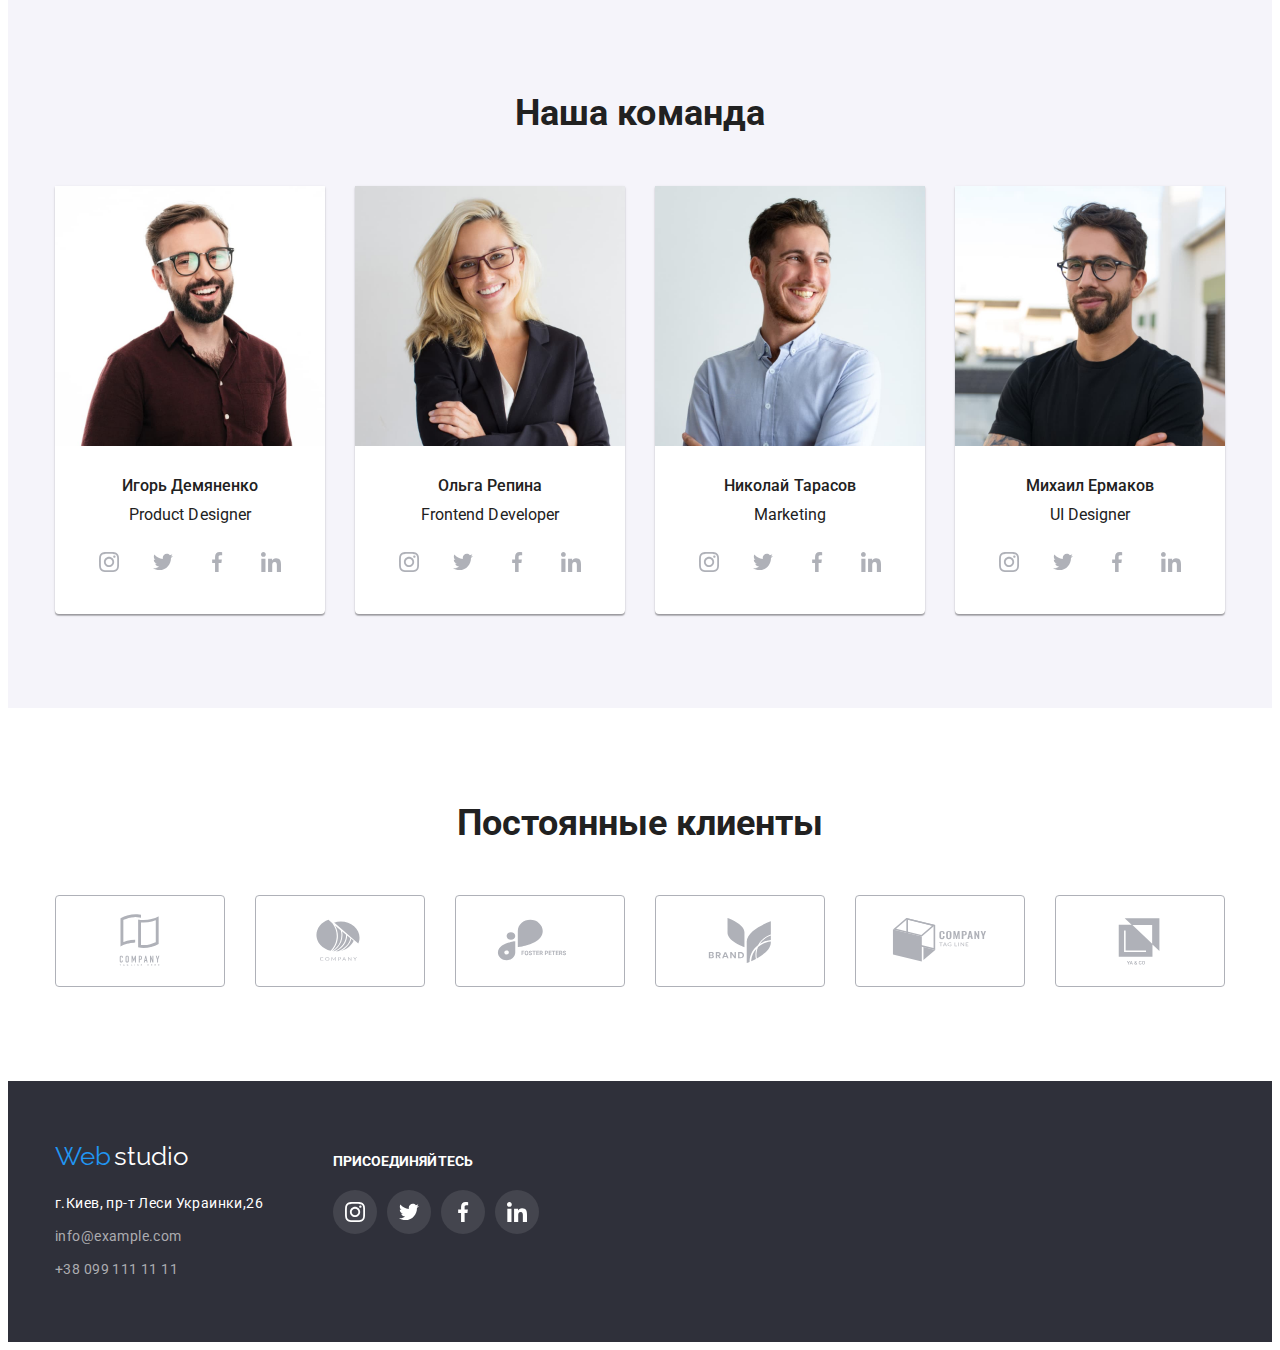
==== commit 4a5495d4: "need fix header" ====
--- a/index.html
+++ b/index.html
@@ -33,14 +33,19 @@
 
             <!-- Контакты -->
             <ul class="header-contacts ul-li">
-                <li class="contact"><a class="header-contact link" href="mailto:info@devstudio.com "
-                        title="info@devstudio.com">
-                        info@devstudio.com
-                    </a></li>
-                <li class="contact"><a class="header-contact link" href="tel:+380961111111">+38 096 111 11 11</a></li>
+                <li class="contact"><a class="header-contact link" href="mailto:info@devstudio.com " title="info@devstudio.com">info@devstudio.com
+                    <svg class="header-icon" width="16px" height="12px">  
+                        <use href="./images/icons.svg#icon-envelope"> </use>                                                                              
+                    </svg>
+                </a>
+            </li>
+                    <li class="contact"><a class="header-contact link" href="tel:+380961111111">+38 096 111 11 11
+                        <svg class="header-icon" width="16px" height="12px">
+                            <use href="./images/icons.svg#icon-smartphone"> </use>
+                        </svg>
+                    </a>
+                </li>
             </ul>
-
-
         </div>
     </header>
 
@@ -59,14 +64,14 @@
                     <li class="main-second-item">
                         <ul class="main-card-list ul-li">
                             <li class="main-card-item">
-                                <svg class="main-card-icon"
-                                    width="70px"
-                                    height="70px">
+                                <div class="main-card-container">
+                                <svg class="main-card-icon" width="70px" height="70px">
                                     <use href="./images/icons.svg#icon-antenna">
-
-                                    </use>
-
+                                
+                                    </use>                                
                                 </svg>
+                                </div>
+
                             </li>
                         </ul>
                         <h2 class="main-second-title">Внимание к деталям</h2>
@@ -76,14 +81,14 @@
                     <li class="main-second-item">
                         <ul class="main-card-list ul-li">
                             <li class="main-card-item">
-                                <svg class="main-card-icon"
-                                    width="70px"
-                                    height="70px">
+                                <div class="main-card-container"><svg class="main-card-icon" width="70px" height="70px">
                                     <use href="./images/icons.svg#icon-clock">
-
+                                
                                     </use>
-
+                                
                                 </svg>
+                            </div>
+
                             </li>
                         </ul>
                         <h2 class="main-second-title">Пунктуальность</h2>
@@ -93,14 +98,14 @@
                     <li class="main-second-item">
                         <ul class="main-card-list ul-li">
                             <li class="main-card-item">
-                                <svg class="main-card-icon"
-                                    width="70px"
-                                    height="70px">
+                                <div class="main-card-container"><svg class="main-card-icon" width="70px" height="70px">
                                     <use href="./images/icons.svg#icon-diagram">
-
+                                
                                     </use>
-
+                                
                                 </svg>
+                            </div>
+
                             </li>
                         </ul>
                         <h2 class="main-second-title">Планирование</h2>
@@ -111,14 +116,14 @@
                     <li class="main-second-item">
                         <ul class="main-card-list ul-li">
                             <li class="main-card-item">
-                                <svg class="main-card-icon"
-                                    width="70px"
-                                    height="70px">
+                                <div class="main-card-container"><svg class="main-card-icon" width="70px" height="70px">
                                     <use href="./images/icons.svg#icon-astronaut">
-
+                                
                                     </use>
-
+                                
                                 </svg>
+                            </div>
+
                             </li>
                         </ul>
                         <h2 class="main-second-title">Современные технологии</h2>
@@ -449,7 +454,7 @@
             </div>
         </section>
 
-        <!-- Секиция постоянные клиенты -->
+        <!-- ------------------------------------------Секиция постоянные клиенты --------------------->
         <section class="section">
             <h2 class="clients-title">Постоянные клиенты</h2>
             <ul class="clients-icon-list ul-li">
@@ -531,25 +536,28 @@
     </main>
     <!-- footer -->
     <footer class="footer">
-        <div class="container">
-
-            <a href="/" class="logo-footer link"> <span class="logoweb">Web</span> <span
-                    class="footer-logo">studio</span>
+        <div class="container footer-main-container">
+            <div class="footer-left">
+            <a href="/" class="logo-footer link"> <span class="logoweb">Web</span> <span class="footer-logo">studio</span>
             </a>
-
+            
             <address class="address-section">
                 <ul class="footer-list ul-li">
                     <li class="footer-item"><a href="/" class="footer-contact adress link"> г.Киев, пр-т Леси
                             Украинки,26 </a></li>
+                    <li class="footer-item"><a href="mailto:info@example.com" title="info@example.com"
+                            class="footer-contact link">info@example.com</a></li>
                     <li class="footer-item"><a href="tel:+380991111111" class="footer-contact link">+38 099 111 11
                             11</a></li>
-                    <li class="footer-item"><a href="mailto:info@example.com" title="info@example.com"
-                            class="footer-contact link">info@example.com</a></li>
+
                 </ul>
             </address>
+            </div>
+
+
 <!--  ------------------------------------Правая часть футер--------------- -->
             <div class="footer-right">
-            <h2 class="footer-card-title">Присоединяйтесь</h2>
+            <h class="footer-card-title" >Присоединяйтесь</h>
             <ul class="footer-card-list ul-li">
                 <li class="footer-card-item">
                     <a href="" class="footer-card-link">
@@ -601,6 +609,7 @@
 
 
         </div>
+
     </footer>
 </body>
 
--- a/css/styles.css
+++ b/css/styles.css
@@ -145,6 +145,8 @@
 .header-contact:focus {
   color: var(--accent-color);
 }
+.header-icon {
+}
 /* ---------------------------------------------------Основной контент-- Первая секция----------- */
 .main-first-section {
   background-color: var(--black-box-color);
@@ -251,6 +253,7 @@
 .main-second-section {
   margin: 0 auto;
   align-items: center;
+  margin-bottom: -94px;
 }
 
 .main-second-list {
@@ -528,7 +531,12 @@
   color: var(--white-color);
 }
 /* -----------------------------footer правая часть---------------------------------- */
+.footer-main-container {
+  display: flex;
+}
 .footer-right {
+  margin-left: 70px;
+  margin-top: 12px;
 }
 .footer-card-title {
   color: #ffffff;
@@ -541,17 +549,17 @@
 }
 .footer-card-title {
   font-weight: 700;
-  font-size: 36px;
-  line-height: 1.2;
-
-  text-align: center;
-  justify-content: center;
-  margin-bottom: 20px;
+  font-size: 14px;
+  line-height: 1.2;
+
+  text-align: center;
+  justify-content: center;
 }
 .footer-card-list {
   display: flex;
-  justify-content: center;
-  align-items: center;
+  justify-content: left;
+  align-items: center;
+  margin-top: 20px;
 }
 .footer-card-item {
   width: 44px;
@@ -580,11 +588,21 @@
 }
 
 /* -----------------------------Main-secomd-section--------- */
+.main-card-container {
+  display: flex;
+  justify-content: center;
+  align-items: center;
+
+  padding-top: 25px;
+}
+
 .main-card-item {
   width: 270px;
   height: 120px;
-
+  border-radius: 4px;
   background-color: #f5f4fa;
+
+  margin-bottom: 30px;
 }
 .main-card-list {
 }
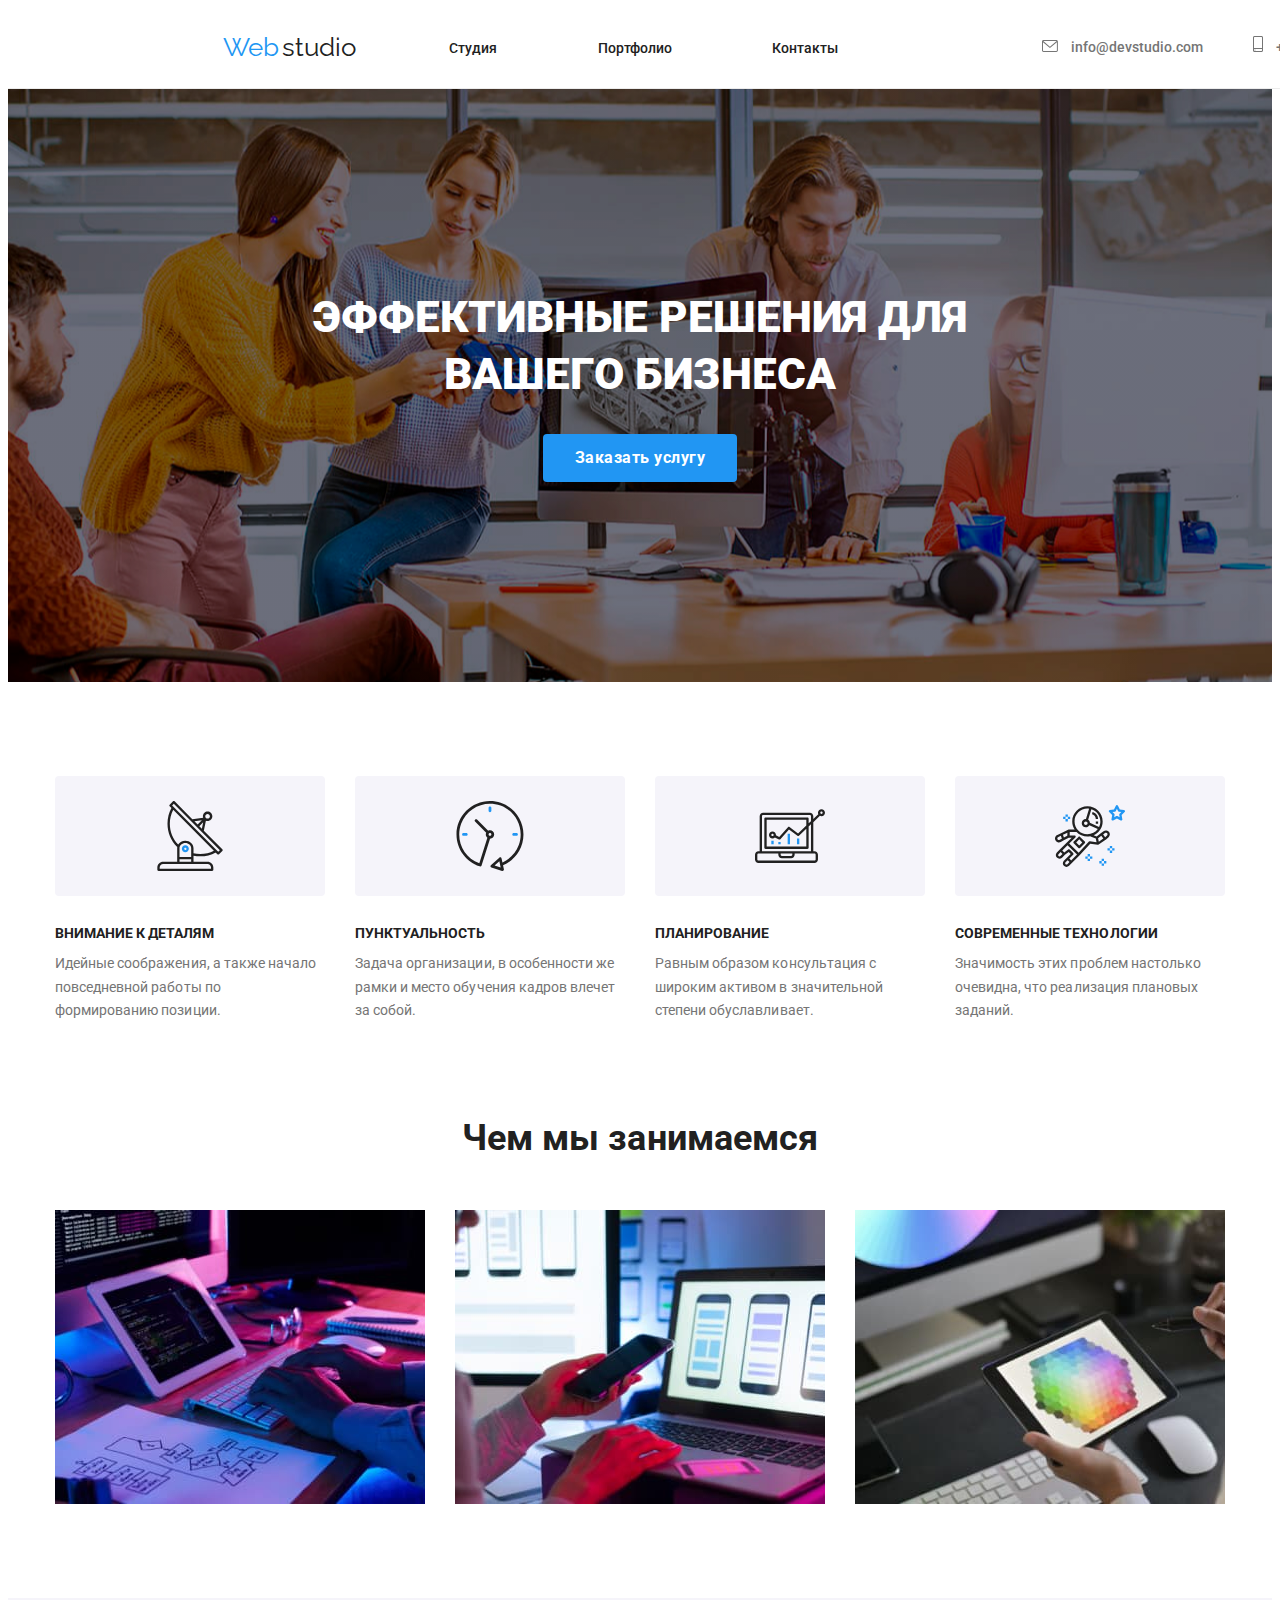
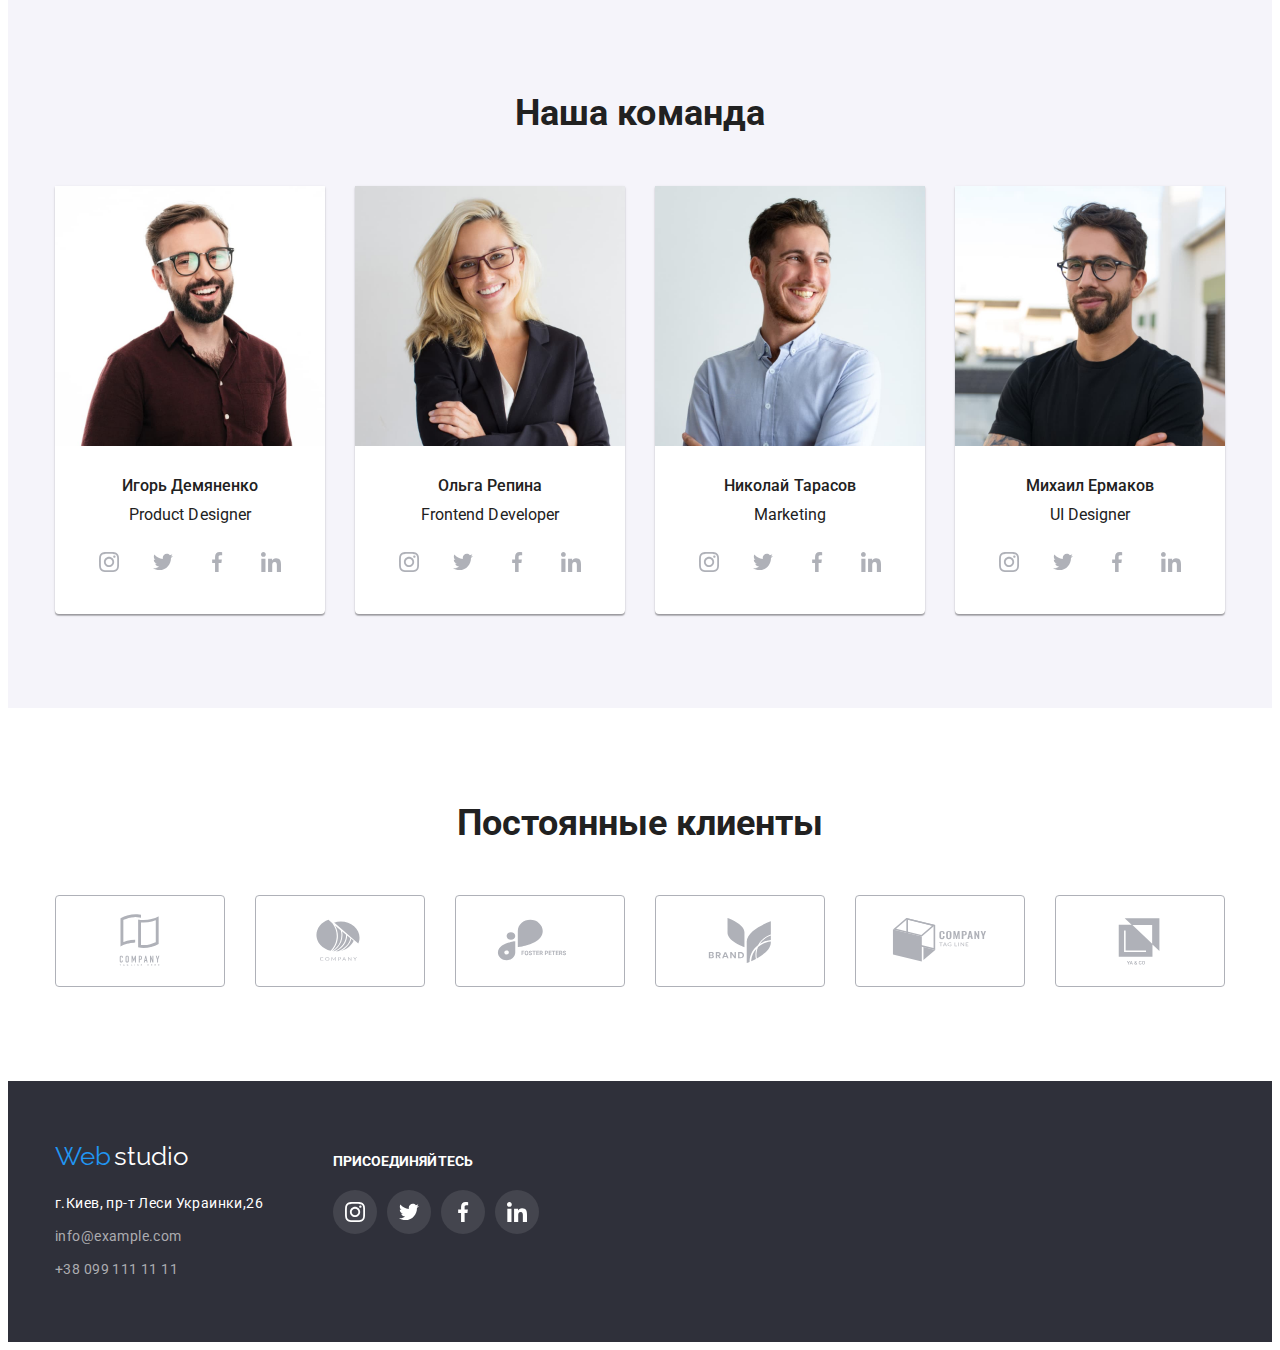
==== commit df87deea: "hm4" ====
--- a/index.html
+++ b/index.html
@@ -33,16 +33,18 @@
 
             <!-- Контакты -->
             <ul class="header-contacts ul-li">
-                <li class="contact"><a class="header-contact link" href="mailto:info@devstudio.com " title="info@devstudio.com">info@devstudio.com
+                <li class="contact"><a class="header-contact link" href="mailto:info@devstudio.com " title="info@devstudio.com">
                     <svg class="header-icon" width="16px" height="12px">  
                         <use href="./images/icons.svg#icon-envelope"> </use>                                                                              
                     </svg>
+                    info@devstudio.com
                 </a>
             </li>
-                    <li class="contact"><a class="header-contact link" href="tel:+380961111111">+38 096 111 11 11
-                        <svg class="header-icon" width="16px" height="12px">
+                    <li class="contact"><a class="header-contact link" href="tel:+380961111111">
+                        <svg class="header-icon" width="10px" height="16px">
                             <use href="./images/icons.svg#icon-smartphone"> </use>
                         </svg>
+                        +38 096 111 11 11
                     </a>
                 </li>
             </ul>
--- a/css/styles.css
+++ b/css/styles.css
@@ -98,7 +98,6 @@
   margin-top: 24px;
   margin-bottom: 25px;
   margin-right: 93px;
-  margin-left: 15px;
 }
 .header-list {
   display: flex;
@@ -113,6 +112,7 @@
 .header-contacts {
   display: flex;
   align-items: center;
+  justify-content: center;
   margin-left: auto;
 }
 
@@ -145,8 +145,13 @@
 .header-contact:focus {
   color: var(--accent-color);
 }
+/* -----------------------------------hedaer icon---------- */
+
 .header-icon {
-}
+  margin-right: 10px;
+  fill: currentColor;
+}
+
 /* ---------------------------------------------------Основной контент-- Первая секция----------- */
 .main-first-section {
   background-color: var(--black-box-color);
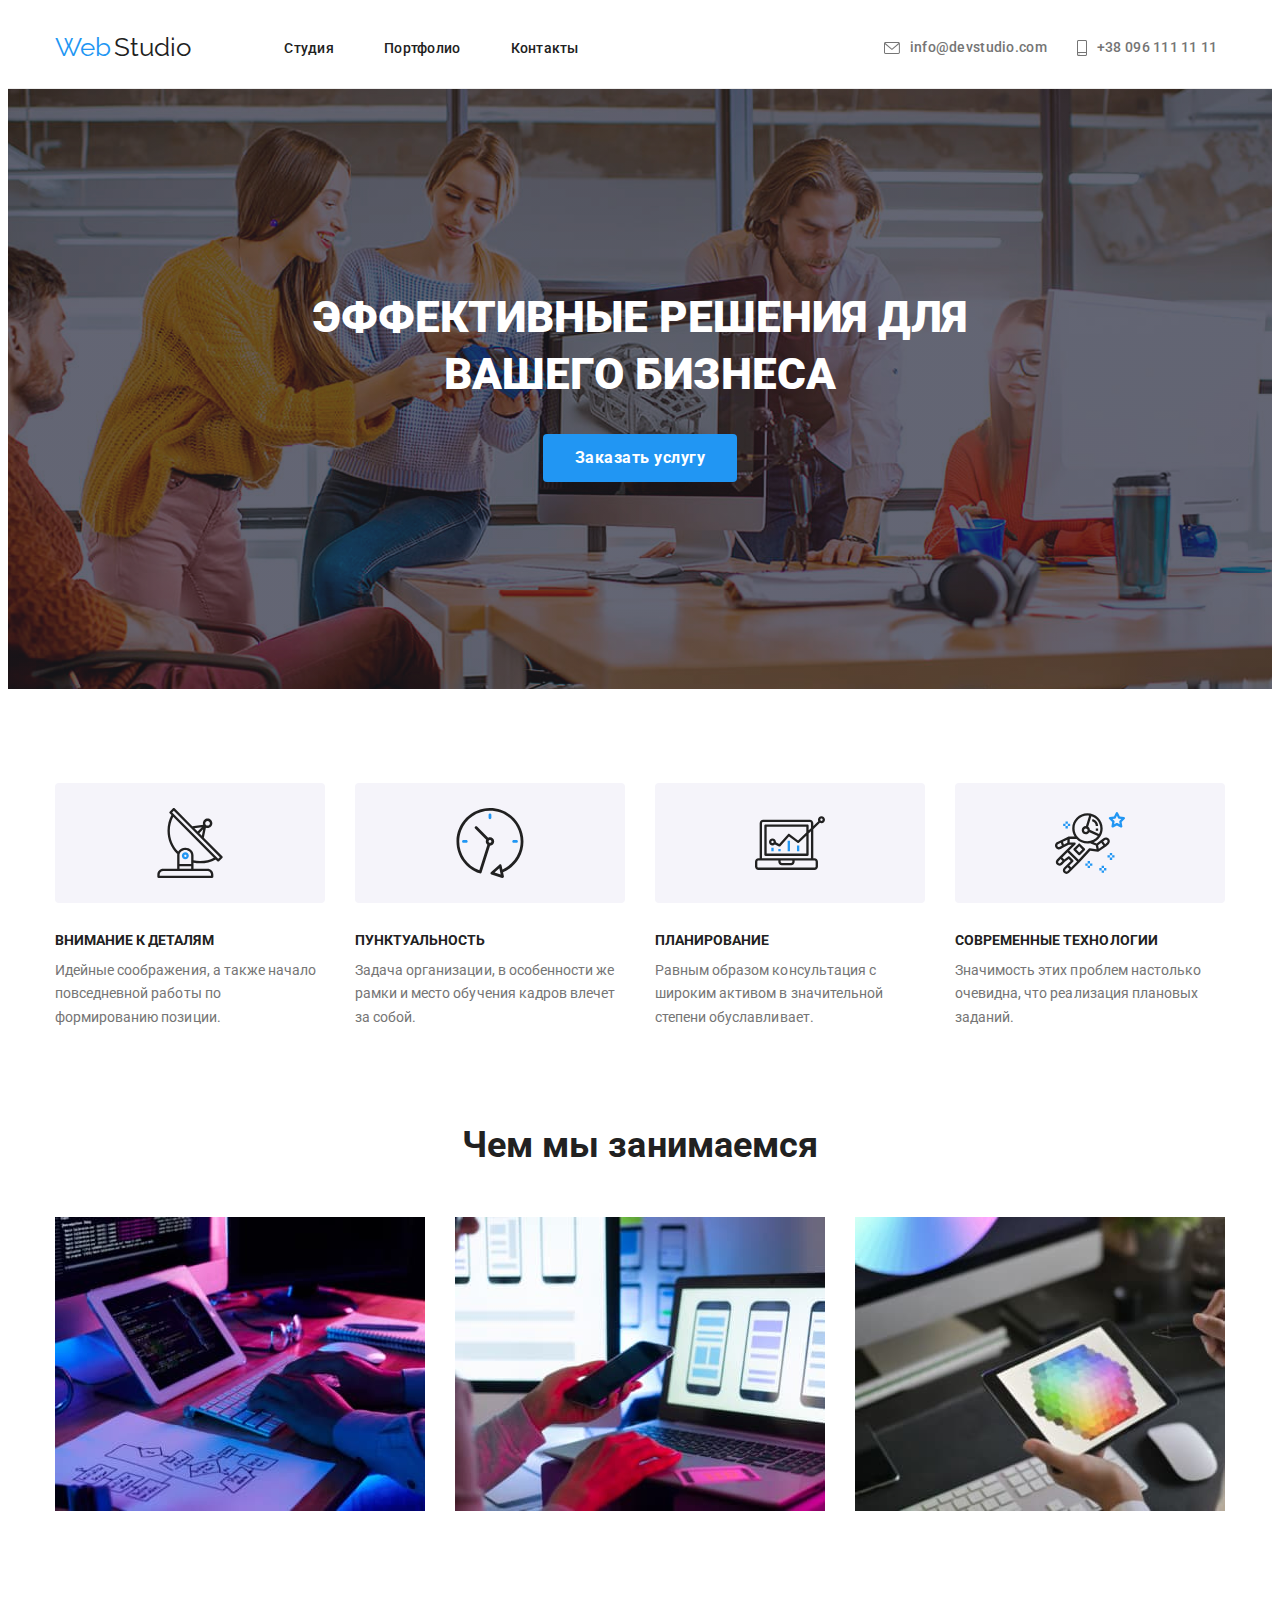
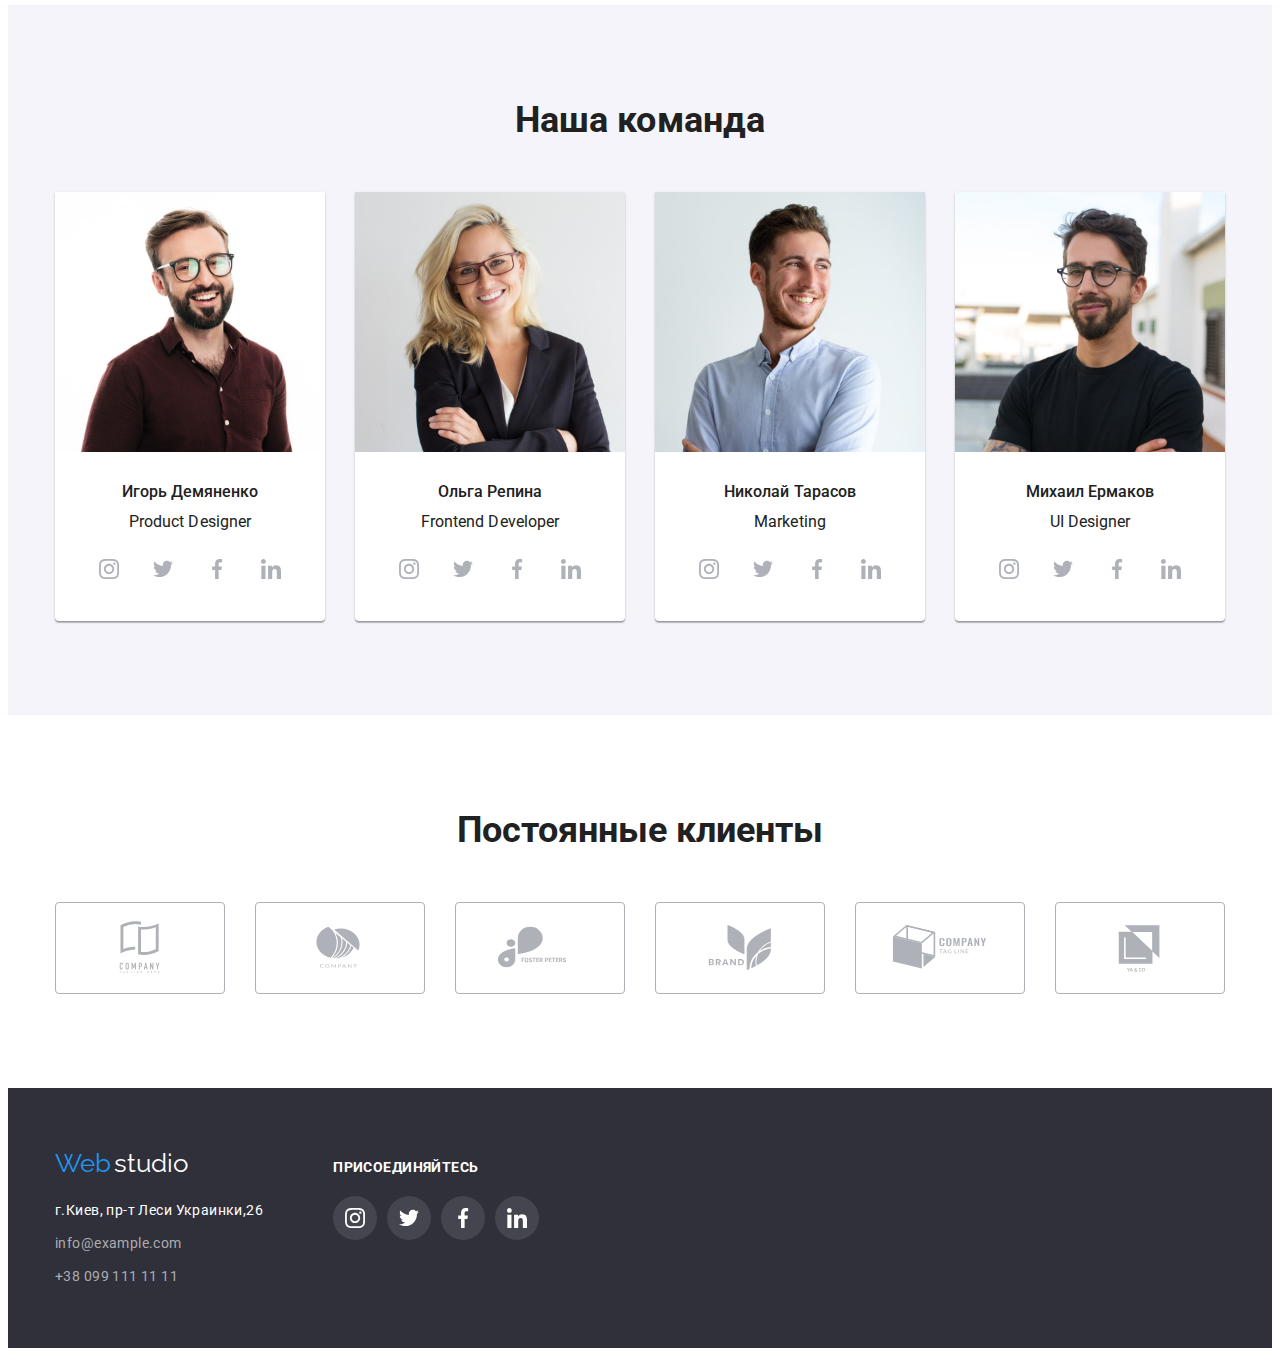
==== commit 55fee8d9: "hm4" ====
--- a/index.html
+++ b/index.html
@@ -22,7 +22,7 @@
 
             <!-- Навигация сайта -->
             <nav class="nav">
-                <a href="/" class="link logo-flex"> <span class="logoweb">Web</span> <span class="logo">studio</span>
+                <a href="/" class="link logo-flex"> <span class="logoweb">Web</span> <span class="logo">Studio</span>
                 </a>
                 <ul class="header-list ul-li">
                     <li class="contact"> <a href="./index.html" class="header-item link">Студия</a></li>
@@ -33,14 +33,14 @@
 
             <!-- Контакты -->
             <ul class="header-contacts ul-li">
-                <li class="contact"><a class="header-contact link" href="mailto:info@devstudio.com " title="info@devstudio.com">
+                <li class="contact-item"><a class="header-contact link" href="mailto:info@devstudio.com " title="info@devstudio.com">
                     <svg class="header-icon" width="16px" height="12px">  
                         <use href="./images/icons.svg#icon-envelope"> </use>                                                                              
                     </svg>
                     info@devstudio.com
                 </a>
             </li>
-                    <li class="contact"><a class="header-contact link" href="tel:+380961111111">
+                    <li class="contact-item"><a class="header-contact link" href="tel:+380961111111">
                         <svg class="header-icon" width="10px" height="16px">
                             <use href="./images/icons.svg#icon-smartphone"> </use>
                         </svg>
@@ -559,7 +559,7 @@
 
 <!--  ------------------------------------Правая часть футер--------------- -->
             <div class="footer-right">
-            <h class="footer-card-title" >Присоединяйтесь</h>
+            <h3 class="footer-card-title" >Присоединяйтесь</h3>
             <ul class="footer-card-list ul-li">
                 <li class="footer-card-item">
                     <a href="" class="footer-card-link">
--- a/css/styles.css
+++ b/css/styles.css
@@ -62,7 +62,6 @@
   border-bottom-width: 1px;
   border-bottom-style: solid;
 
-  width: 1600px;
   height: auto;
 
   display: flex;
@@ -80,6 +79,7 @@
 .nav {
   display: flex;
   align-items: center;
+  margin-right: 305px;
 }
 /* ------------------------Логотип header----------  */
 .logoweb {
@@ -95,12 +95,14 @@
   line-height: 1.2;
 }
 .logo-flex {
-  margin-top: 24px;
-  margin-bottom: 25px;
+  padding-top: 24px;
+  padding-bottom: 25px;
   margin-right: 93px;
+  display: block;
 }
 .header-list {
   display: flex;
+  align-items: center;
 }
 .contact {
   margin-right: 50px;
@@ -108,30 +110,34 @@
 .contact:last-child {
   margin-right: 0;
 }
+.contact-item {
+  margin-right: 30px;
+}
+.contact-item:last-child {
+  margin-right: 0;
+}
 
 .header-contacts {
   display: flex;
   align-items: center;
-  justify-content: center;
-  margin-left: auto;
 }
 
 .header-contact {
   font-style: normal;
   font-weight: 500;
   line-height: 1.7;
-  letter-spacing: 2%;
+  letter-spacing: 0.02em;
   color: var(--primary-white-color);
+
+  display: flex;
+  align-items: center;
 }
 .header-item {
   font-style: normal;
   font-weight: 500;
   line-height: 1.14;
-  letter-spacing: 2%;
+  letter-spacing: 0.02em;
   color: var(--title-text-color);
-  display: inline block;
-
-  margin-right: 50px;
 }
 .header-item:hover,
 .header-item:focus {
@@ -155,12 +161,14 @@
 /* ---------------------------------------------------Основной контент-- Первая секция----------- */
 .main-first-section {
   background-color: var(--black-box-color);
-
-  background-image: linear-gradient(0deg, rgba(0, 0, 0, 0.2), rgba(0, 0, 0, 0.2)),
+  max-width: 1600px;
+  height: 600px;
+  margin: 0 auto;
+
+  background-image: linear-gradient(rgba(47, 48, 58, 0.4), rgba(47, 48, 58, 0.4)),
     url(../images/hero.png);
   background-repeat: no-repeat;
   background-position: center;
-  background-size: 1600px auto;
 
   flex-grow: 1;
   align-items: center;
@@ -213,7 +221,7 @@
 .button-list {
   display: flex;
 
-  margin-bottom: 34px;
+  margin-bottom: 50px;
   justify-content: center;
 }
 .button-item {
@@ -252,6 +260,11 @@
   border-bottom-style: solid;
 }
 
+.card-portfolio:hover,
+.card-portfolio:focus {
+  box-shadow: 0px 1px 1px rgba(0, 0, 0, 0.12), 0px 4px 4px rgba(0, 0, 0, 0.06),
+    1px 4px 6px rgba(0, 0, 0, 0.16);
+}
 /* Позиционирование главной страницы */
 /* Позиционирование main главной страницы */
 
@@ -474,12 +487,14 @@
   color: var(--white-color);
   cursor: pointer;
   font-family: inherit;
+
+  box-shadow: 0px 2px rgba(0, 0, 0, 0.12), 0px 1px rgba(0, 0, 0, 0.08), 0px 3px rgba(0, 0, 0, 0.1);
 }
 .button-item:active {
   color: var(--accent-color);
 }
 
-/* ---------------------------------------Шрифты основного контента портфолио------------------------ */
+/* -------------------------------------Шрифты основного контента портфолио------------------------ */
 .title {
   font-weight: 700;
   font-size: 18px;
@@ -508,15 +523,14 @@
   line-height: 1.2;
 }
 .logo-footer {
+  display: block;
+  margin-bottom: 20px;
 }
 .footer-item {
   margin-bottom: 9px;
 }
 .footer-item:last-child {
   margin-bottom: 0;
-}
-.footer-item:first-child {
-  margin-top: 20px;
 }
 
 /* -----------------------------Контактные данные футер-------------------------*/
@@ -535,36 +549,35 @@
 .adress {
   color: var(--white-color);
 }
+.footer-left {
+  margin-right: 70px;
+}
 /* -----------------------------footer правая часть---------------------------------- */
 .footer-main-container {
   display: flex;
+  align-items: baseline;
 }
 .footer-right {
-  margin-left: 70px;
-  margin-top: 12px;
+  display: block;
+  align-items: baseline;
 }
 .footer-card-title {
   color: #ffffff;
   font-weight: 700;
-  line-height: 1.1;
+  line-height: 1.14;
+  letter-spacing: 0.03em;
   font-size: 14px;
   text-transform: uppercase;
 
   color: #ffffff;
-}
-.footer-card-title {
-  font-weight: 700;
-  font-size: 14px;
-  line-height: 1.2;
-
-  text-align: center;
-  justify-content: center;
-}
+
+  margin-bottom: 20px;
+}
+
 .footer-card-list {
   display: flex;
   justify-content: left;
   align-items: center;
-  margin-top: 20px;
 }
 .footer-card-item {
   width: 44px;
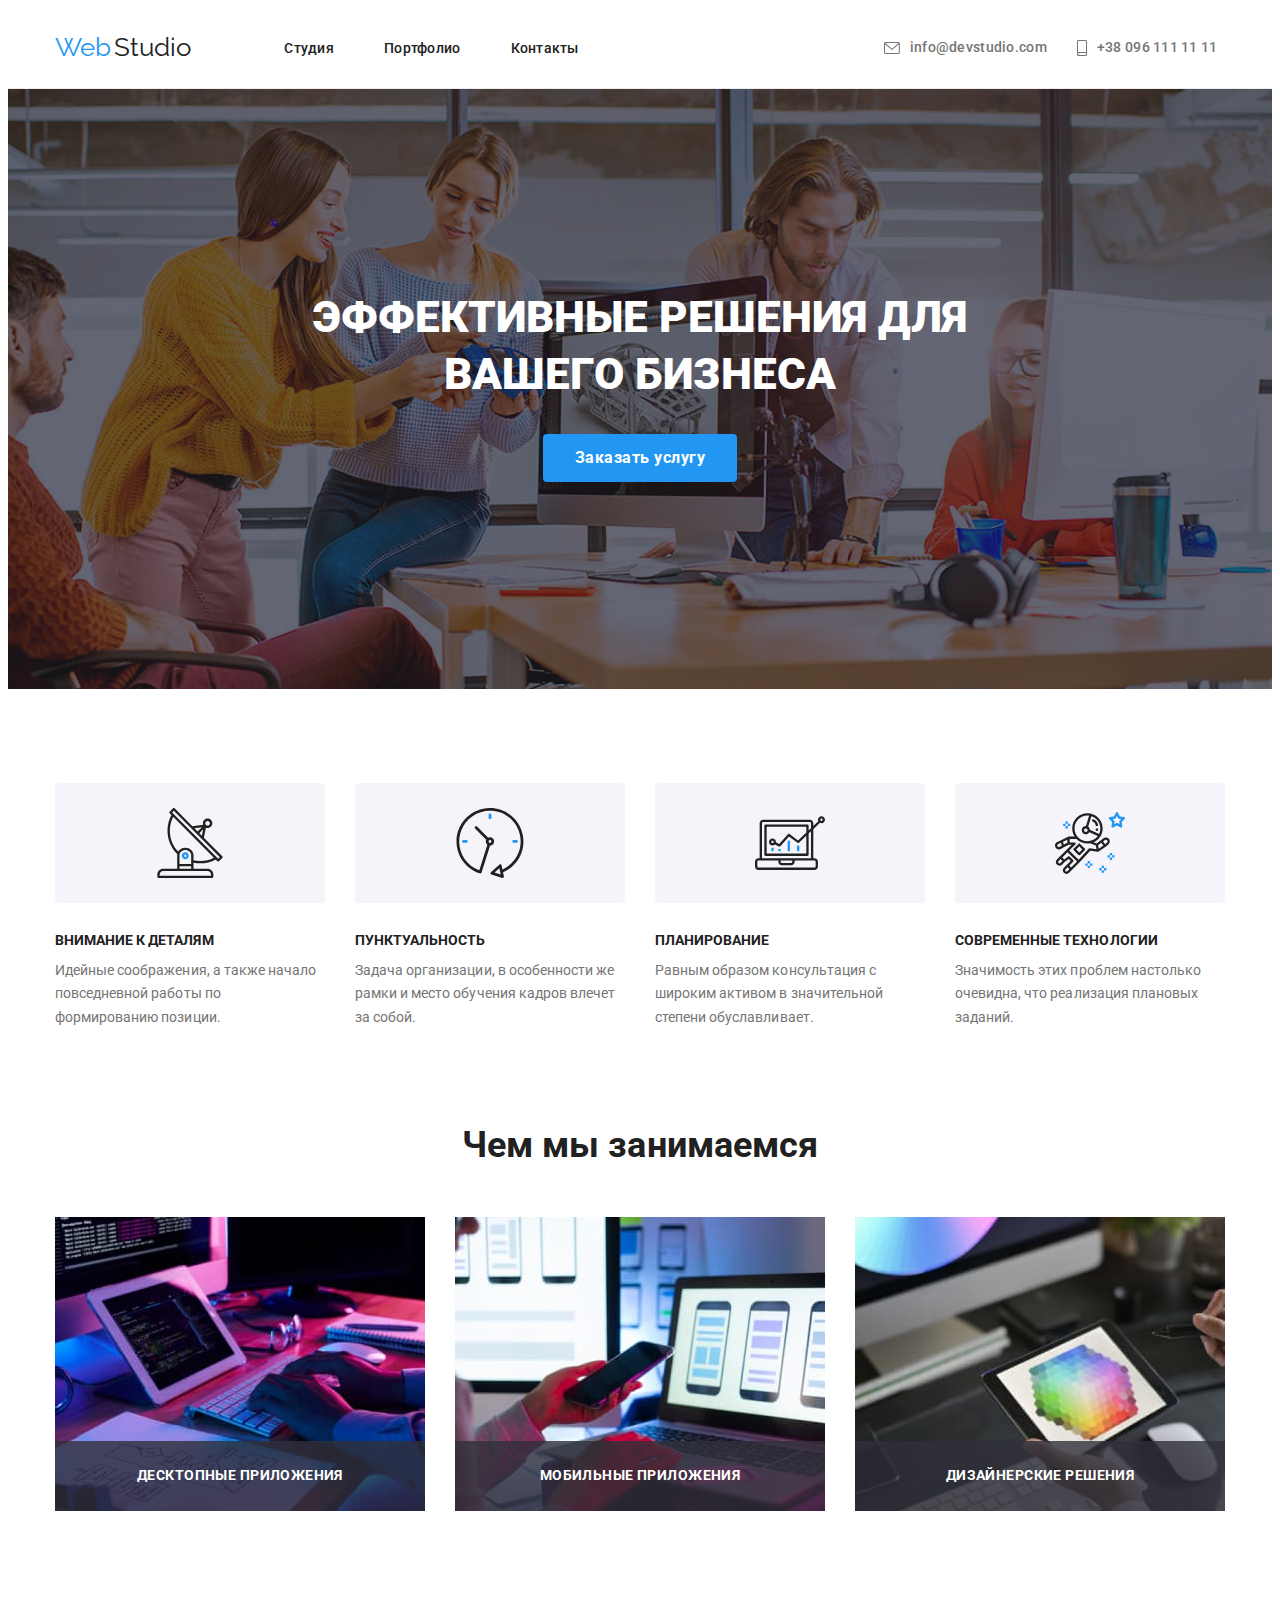
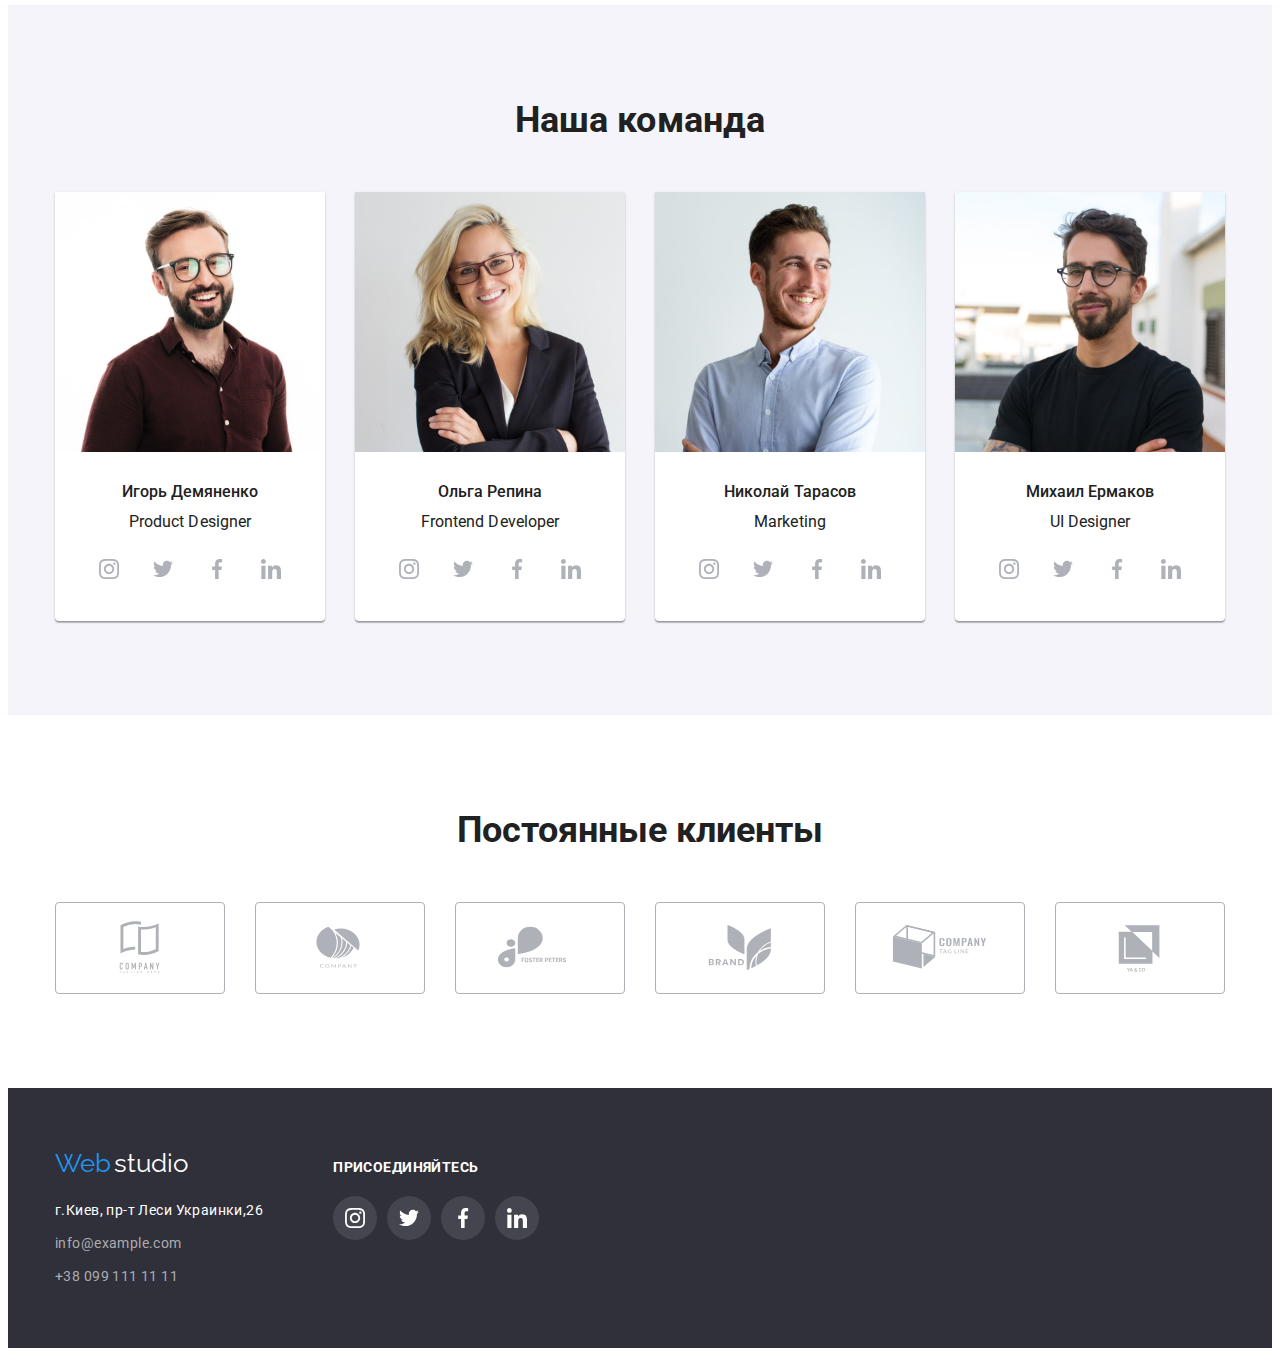
==== commit 42d0763c: "секция "Чем мы занимаемся"" ====
--- a/index.html
+++ b/index.html
@@ -154,6 +154,13 @@
                                     <img src="./images/keyboard.jpg" alt="keyboard" width="370">
                                 </div>
                             </article>
+                                <div class="card-label">
+                                    <p class="card-label-text">
+                                        Десктопные Приложения
+                                    </p>
+                                </div>
+
+                                
                         </li>
                         <li class="main-third-item">
                             <article>
@@ -161,6 +168,12 @@
                                     <img src="./images/phone.jpg" alt="phone" width="370">
                                 </div>
                             </article>
+                                <div class="card-label">
+                                    <p class="card-label-text">
+                                        Мобильные Приложения
+                                    </p>
+                                </div>
+
                         </li>
                         <li class="main-third-item">
                             <article>
@@ -168,6 +181,13 @@
                                     <img src="./images/screen.jpg" alt="screen" width="370">
                                 </div>
                             </article>
+                                <div class="card-label">
+                                    <p class="card-label-text">
+                                        Дизайнерские Решения
+                                    </p>
+                                </div>
+
+                                
                         </li>
                     </ul>
                 </div>
--- a/css/styles.css
+++ b/css/styles.css
@@ -318,6 +318,27 @@
 .main-third-item {
   width: calc(100% / 3 - 30);
   margin-right: 30px;
+
+  position: relative;
+}
+.card-label-text {
+  color: #ffffff;
+  font-weight: 700;
+  line-height: 1.14;
+  letter-spacing: 0.03em;
+  font-size: 14px;
+  text-transform: uppercase;
+}
+.card-label {
+  position: absolute;
+  bottom: 0px;
+
+  width: 370px;
+  height: 70px;
+  background-color: rgba(47, 48, 58, 0.8);
+  text-align: center;
+
+  padding-top: 27px;
 }
 /* ----------------------------------------------------------Секция наша команда --------------*/
 .team-section {
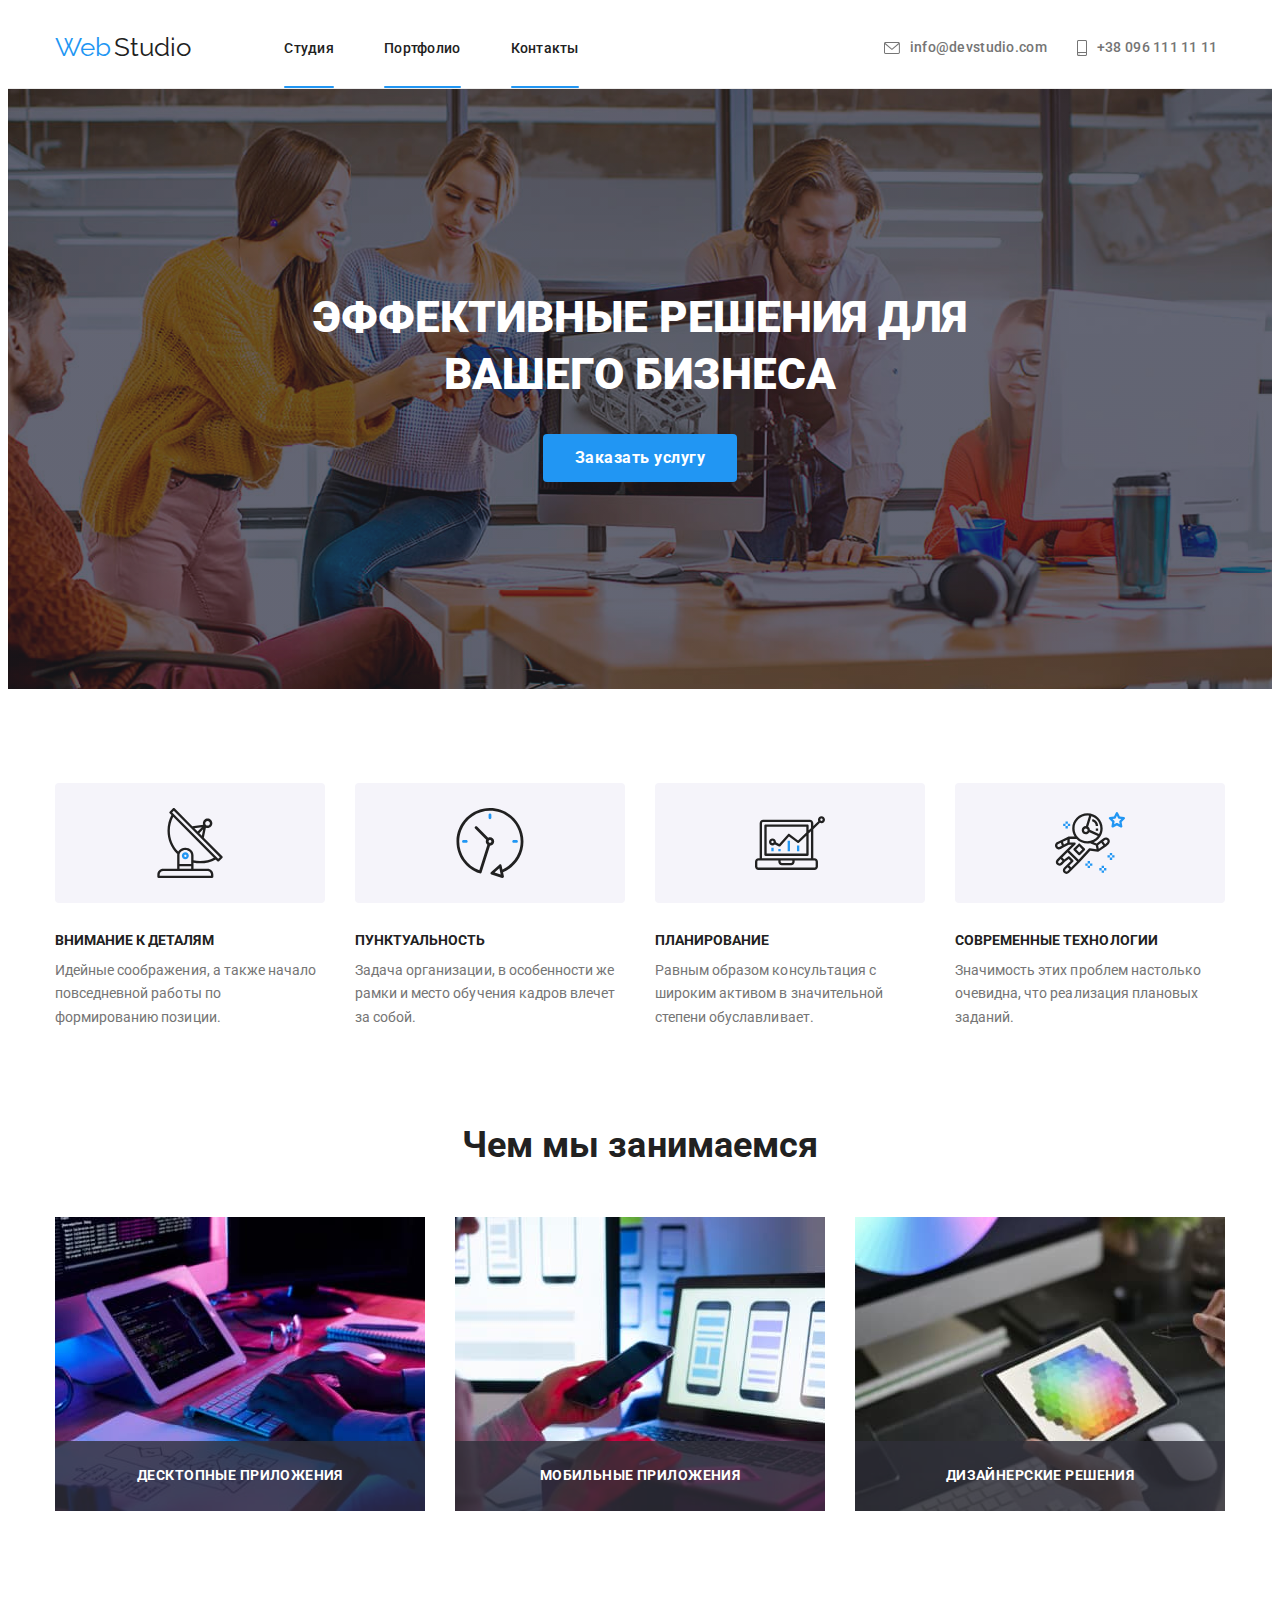
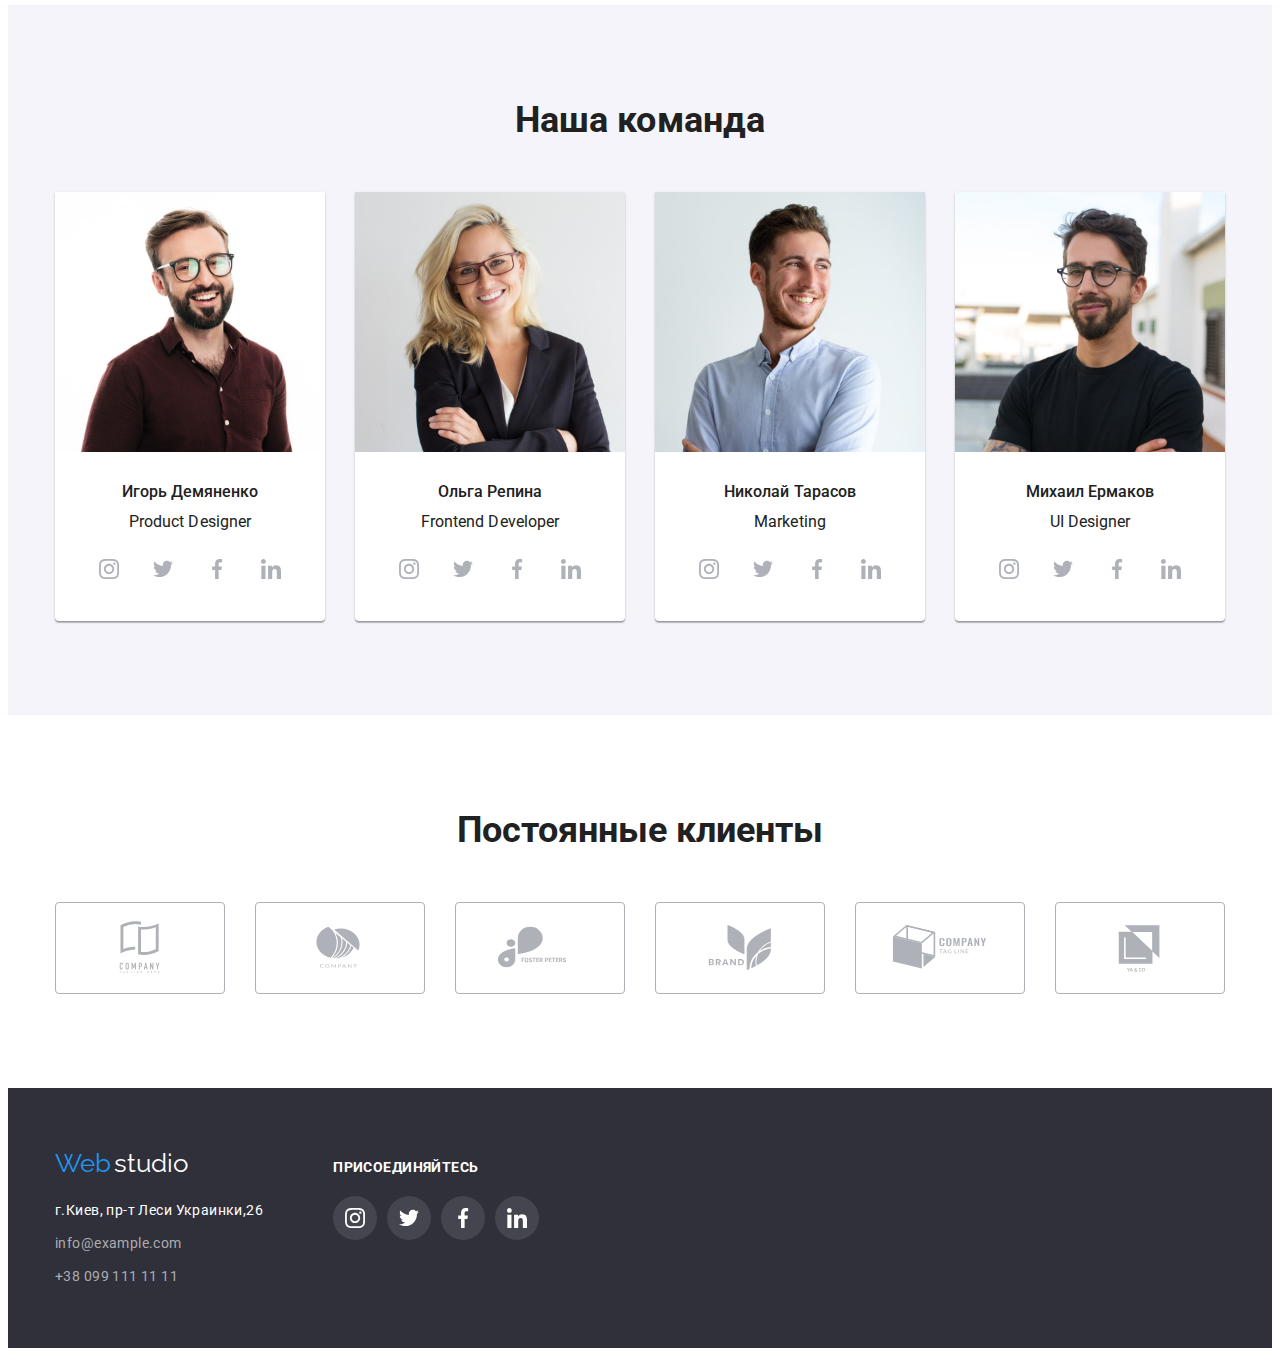
==== commit aa1b131e: "hw5" ====
--- a/index.html
+++ b/index.html
@@ -25,9 +25,9 @@
                 <a href="/" class="link logo-flex"> <span class="logoweb">Web</span> <span class="logo">Studio</span>
                 </a>
                 <ul class="header-list ul-li">
-                    <li class="contact"> <a href="./index.html" class="header-item link">Студия</a></li>
-                    <li class="contact"> <a href="./portfolio.html" class="header-item link">Портфолио</a></li>
-                    <li class="contact"> <a href="/" class="header-item link">Контакты</a></li>
+                    <li class="contact"> <a href="./index.html" class="header-item link current">Студия</a></li>
+                    <li class="contact"> <a href="./portfolio.html" class="header-item link current">Портфолио</a></li>
+                    <li class="contact"> <a href="/" class="header-item link current">Контакты</a></li>
                 </ul>
             </nav>
 
@@ -56,7 +56,7 @@
 
         <section class="main-first-section section">
             <h1 class="chief-title">Эффективные решения для вашего бизнеса</h1>
-            <button type="button" class="main-button">Заказать услугу</button>
+            <button type="button" class="main-button" data-modal-open>Заказать услугу</button>
         </section>
 <!-- -------------------------------Main-second-section---------- -->
         <section class="main-second-section section">
@@ -633,6 +633,19 @@
         </div>
 
     </footer>
+    <!-- -------------------Modal---------------- -->
+<div class="backdrop is-hidden" data-modal>
+    <div class="modal">
+        <button type="button" class="modal-close" data-modal-close>
+            <use href="./images/icons.svg#modal-close">            
+            </use>
+        </button>
+
+    </div>
+
+</div>
+    
+    <script src="./js/modal.js"></script>
 </body>
 
 </html>--- a/css/styles.css
+++ b/css/styles.css
@@ -138,7 +138,21 @@
   line-height: 1.14;
   letter-spacing: 0.02em;
   color: var(--title-text-color);
-}
+
+  position: relative;
+}
+.header-item::after {
+  content: '';
+  width: 100%;
+  height: 2px;
+  border-radius: 2px;
+
+  position: absolute;
+  left: 0;
+  bottom: -32px;
+  background-color: var(--accent-color);
+}
+
 .header-item:hover,
 .header-item:focus {
   font-weight: 500;
@@ -265,8 +279,29 @@
   box-shadow: 0px 1px 1px rgba(0, 0, 0, 0.12), 0px 4px 4px rgba(0, 0, 0, 0.06),
     1px 4px 6px rgba(0, 0, 0, 0.16);
 }
-/* Позиционирование главной страницы */
-/* Позиционирование main главной страницы */
+/* -------------Text on IMG--------------- */
+.text-img-wrap {
+  position: relative;
+  overflow: hidden;
+}
+.text-img {
+  font-size: 18px;
+  line-height: 1.5;
+  color: var(--white-color);
+  background-color: rgba(33, 150, 243, 0.9);
+
+  padding: 63px 24px;
+
+  position: absolute;
+  top: 0;
+  left: 0;
+  height: 100%;
+  transform: translateY(100%);
+  transition: transform 250ms linear;
+}
+.main-item:hover .text-img {
+  transform: translateY(0);
+}
 
 .main-second-section {
   margin: 0 auto;
@@ -648,3 +683,44 @@
 .main-card-item + .main-card-item {
   margin-left: 30px;
 }
+/* Modal */
+.backdrop {
+  width: 100vw;
+  height: 100vh;
+  position: fixed;
+  top: 0;
+
+  background-color: rgba(0, 0, 0, 0.1);
+}
+.modal {
+  width: 528px;
+  min-height: 581px;
+  border-radius: 4px;
+  background-color: var(--white-color);
+  position: absolute;
+  top: 50%;
+  left: 50%;
+  transform: translate(-50%, -50%);
+}
+.modal-close {
+  width: 30px;
+  height: 30px;
+  border-radius: 50%;
+  border: 1px solid rgba(0, 0, 0, 0.1);
+  background-color: var(--white-color);
+
+  position: absolute;
+  top: 8px;
+  right: 8px;
+
+  display: flex;
+  align-items: center;
+  justify-content: center;
+
+  color: #212121;
+}
+.is-hidden {
+  opacity: 0;
+  pointer-events: none;
+  visibility: hidden;
+}
